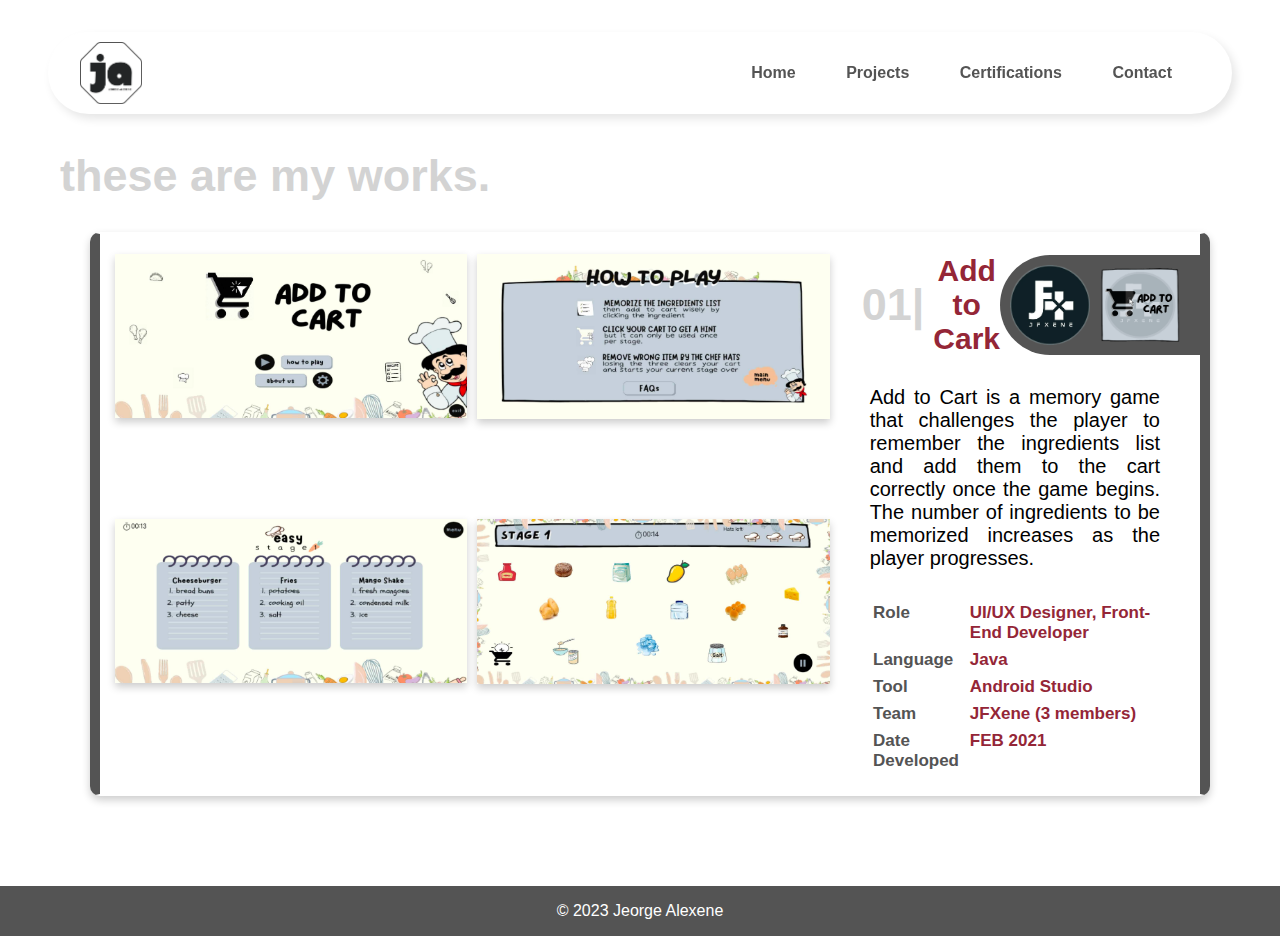
==== projects.html @ 5093e9b6 "Update styles.css" ====
<html lang="en">
<head>
    <meta charset="UTF-8">
    <meta name="viewport" content="width=device-width, initial-scale=1.0">
    <title>JEORGE ALEXENE - PORTFOLIO</title>
    <link rel="icon" href="favicon.png" type="image/png">
    <link rel="stylesheet" href="styles.css">
</head>
<body id="projects-body">
    <header>
        <nav>
            <img src="favicon.png" alt="Logo">
            <ul>
                <li><a href="index.html">Home</a></li>
                <li><a href="projects.html">Projects</a></li>
                <li><a href="#certifications">Certifications</a></li>
                <li><a href="#contact">Contact</a></li>
            </ul>
        </nav>
    </header>
    <section class="projects">
        <h1 class="heading">these are my works.</h1>

        <div class="container">
            <!-- Add to Cart -->
            <div class="project-item">
                <div class="wrapper">
                    <div class="pictures">
                        <img src="assets/p1-mainmenu.jpg" alt="Accent photo for Home Page">
                        <img src="assets/p1-htp.jpg" alt="Accent photo for Home Page">
                        <img src="assets/p1-playscreen1.jpg" alt="Accent photo for Home Page">
                        <img src="assets/p1-playscreen2.jpg" alt="Accent photo for Home Page">
                    </div>
                    <div class="details">
                        <div class="wrapper1">
                            <div class="title">
                                <h2>01|</h2>
                                <p>Add to Cark</p>
                            </div>
                            <div class="logo">
                                <img src="assets/p1-grplogo.png" alt="Accent photo for Home Page">
                                <img src="assets/p1-applogo.png" alt="Accent photo for Home Page">
                            </div>
                        </div> 
                        <div class="desc">
                            <p class="parag">Add to Cart is a memory game that challenges the player to remember the ingredients list and add them to the cart correctly once the game begins. The number of ingredients to be memorized increases as the player progresses.</p>
                            <div class="desc-grid">
                                <p class="desc1">Role</p>
                                <p class="desc2">UI/UX Designer, Front-End Developer</p>
                                <p class="desc1">Language</p>
                                <p class="desc2">Java</p>
                                <p class="desc1">Tool</p>
                                <p class="desc2">Android Studio</p>
                                <p class="desc1">Team</p>
                                <p class="desc2">JFXene (3 members)</p>
                                <p class="desc1">Date Developed</p>
                                <p class="desc2">FEB 2021</p>
                            </div>
                        </div>
                    </div>
                </div>
            </div>
        </div>
    </section>
    <footer>
        <p>&copy; 2023 Jeorge Alexene</p>
    </footer>
</body>
</html>
---- styles.css ----
/* colors */
:root {
    --medium-gray: #545454; 
    --light-gray: #d3d3d3; 
    --dark-red: #942637; 
}

/* INDEX */
body, h1, h2, p {
    margin: 0;
    padding: 0;
    font-family: 'Trebuchet MS', 'Lucida Sans Unicode', 'Lucida Grande', 'Lucida Sans', Arial, sans-serif
}

header {
    position: fixed;
    top: 0; 
    left: 0; 
    right: 0; 
    background-color: white;
    box-shadow: 4px 5px 10px rgba(0, 0, 0, 0.1);
    text-align: right;
    padding: 1em 2em;
    margin: 2em 3em;
    border-radius: 50px;
}

nav img {
    max-width: 75%;
    max-height: 75%;
    width: auto;
    height: auto;
    position: absolute;
    top: 0;
    left: 2em;
    right: 0;
    bottom: 0;
    margin: auto 0;
}

nav ul {
    list-style-type: none;
}

nav ul li {
    display: inline;
}

nav a {
    border: 2px solid transparent;
    border-radius: 50px;
    margin-right: 10px;
    text-decoration: none;
    color: var(--medium-gray);
    font-weight: bold;
    transition: border-color 0.3s ease;
    padding: .5em 1em;
}

nav a:hover {
    border-color: var(--medium-gray);
    color: var(--dark-red);
}

main {
    display: flex;
}

.home {
    flex: 2;
    background-color: #fff;
    padding: 20px;
    margin-right: 60px;
    display: flex;
    justify-content: center;
    align-items: flex-start;
    flex-direction: column;
}

#hero {
    font-size: 55px;
    font-weight: bold;
    margin-top: 2em;
    margin-bottom: .6em;
}

#name{
    margin: .3em 0;
    text-align: justify;
}

.hero-desc{
    font-size: 15px;
    color: var(--medium-gray);
    font-weight: normal;
    text-align: justify;
}

.hero-desc.long{
    padding-top: 2.5em;
}

.hero-desc.short{
    padding-top: 1.5em;
    font-weight: bold;
    font-style: italic;
}

.hero-desc.accent {
    font-weight: bold;
    font-size: 20px;
    color: var(--dark-red);
}

.button {
    border: 2px solid var(--medium-gray);
    border-radius: 50px;
    text-decoration: none;
    color: var(--dark-red);
    font-weight: bold;
    transition: background-color 0.3s ease, color 0.3s ease;
    padding: .5em 1em;
}

.button:hover{
    background-color: var(--medium-gray);
    color: white;
}

footer {
    text-align: center;
    padding: 1em 0;
    color: #fff;
    background-color: var(--medium-gray);
}

/* PROJECTS */

.projects {
    margin: 20px;
    padding: 40px;
}

.heading {
    margin-top: 2em;
    font-size: 45px;
    font-weight: bold;
    color: var(--light-gray);
    /* text-align: right; */
}

.container {
    display: flex;
    flex-direction: column;
    justify-content: space-around;
    padding: 30px;
}

.project-item {
    width: 100%;
    border: 2px solid transparent;
    border-radius: 10px; 
    box-shadow: 0px 4px 8px 0px rgba(0, 0, 0, 0.2); 
    background-color: #fff;
    text-align: center;
    border-right: 10px solid var(--medium-gray);
    border-left: 10px solid var(--medium-gray);
}

.wrapper {
    display: flex;
    padding: 20px 0;
    padding-left: 15px;
}

.pictures {
    display: grid;
    grid-template-columns: repeat(2, 1fr); 
    grid-template-rows: repeat(2, 1fr); 
    gap: 10px;
}

.pictures img {
    width: 100%;
    box-shadow: 0px 4px 8px 0px rgba(0, 0, 0, 0.2); 
}

.details {
    display: flex;
    flex-direction: column;
    justify-content: space-around;
}

.wrapper1 {
    display: flex;
    justify-content: space-between;
    align-items: center;
    margin-left: 2em;
}

.title {
    display: flex;
    justify-content: center;
    align-items: center;

}

.title h2{
    color: var(--light-gray);
    font-size: 45px;
}

.title p{
    font-weight: bold;
    color: var(--dark-red);
    font-size: 30px;
    padding-left: .3em;
}

.logo {
    display: flex;
    align-items: center;
    background-color: var(--medium-gray);
    border-top-left-radius: 50px;
    border-bottom-left-radius: 50px;
    padding: 10px;
}

.logo img{
    width: 80px;
    height: 80px;
    padding-right: 10px;
}

.desc{
    text-align: justify;
    margin: 0 2em;
    font-size: 20px;    
}

.parag{
   padding: 1.5em 0;
}

.desc-grid{
    display: grid;
    grid-template-columns: 1fr 2fr; 
    font-size: 17px;
    text-align: justify;
}

.desc-grid p {
    padding: .2em;
    font-weight: bold;
}

.desc1 {
    color: var(--medium-gray)
}

.desc2{
    text-align: left;
    color: var(--dark-red);
}
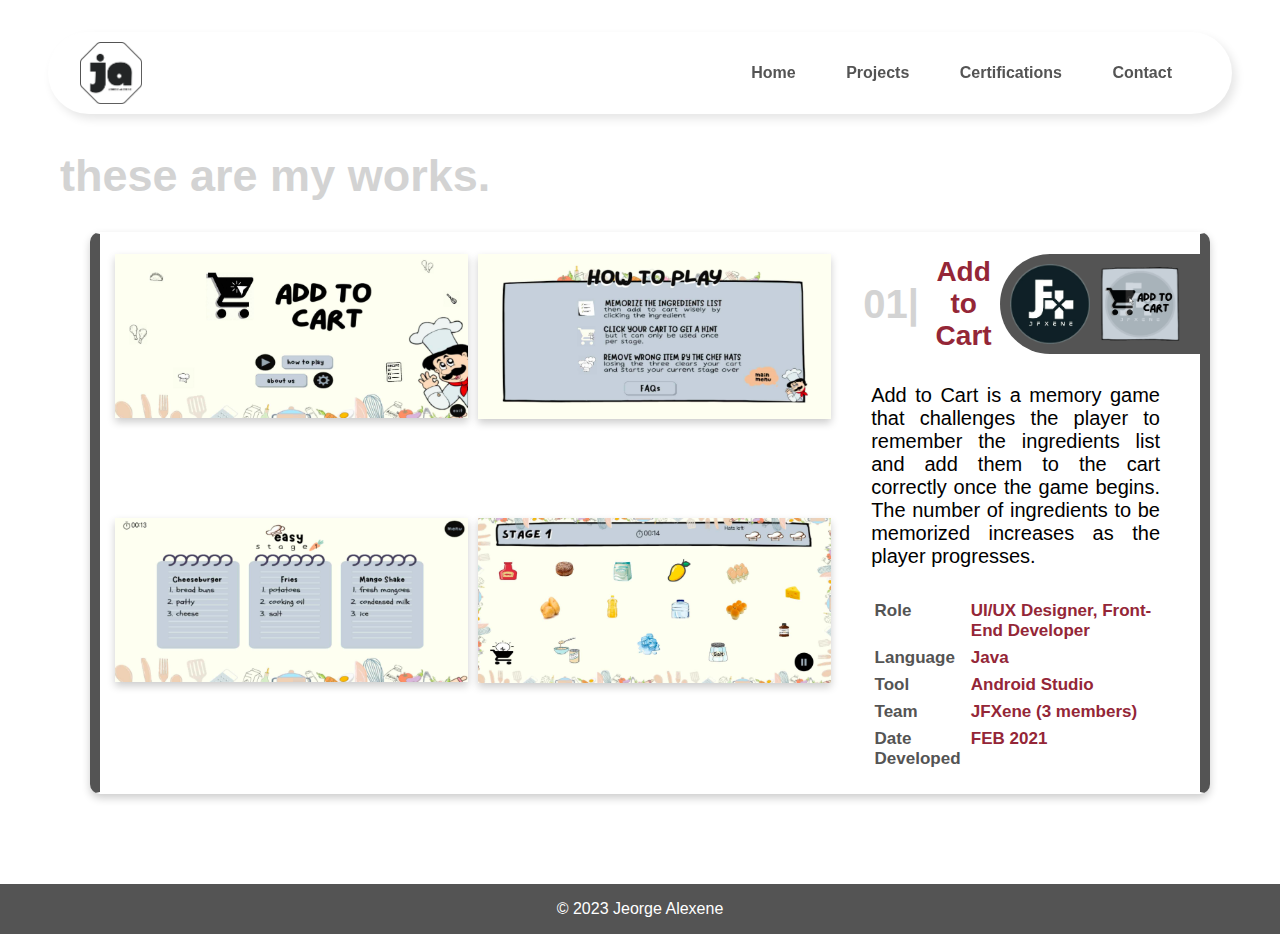
==== commit 8e6cfd0c: "Update styles.css" ====
--- a/projects.html
+++ b/projects.html
@@ -35,7 +35,7 @@
                         <div class="wrapper1">
                             <div class="title">
                                 <h2>01|</h2>
-                                <p>Add to Cark</p>
+                                <p>Add to Cart</p>
                             </div>
                             <div class="logo">
                                 <img src="assets/p1-grplogo.png" alt="Accent photo for Home Page">
--- a/styles.css
+++ b/styles.css
@@ -207,13 +207,13 @@
 
 .title h2{
     color: var(--light-gray);
-    font-size: 45px;
+    font-size: 40px;
 }
 
 .title p{
     font-weight: bold;
     color: var(--dark-red);
-    font-size: 30px;
+    font-size: 28px;
     padding-left: .3em;
 }
 
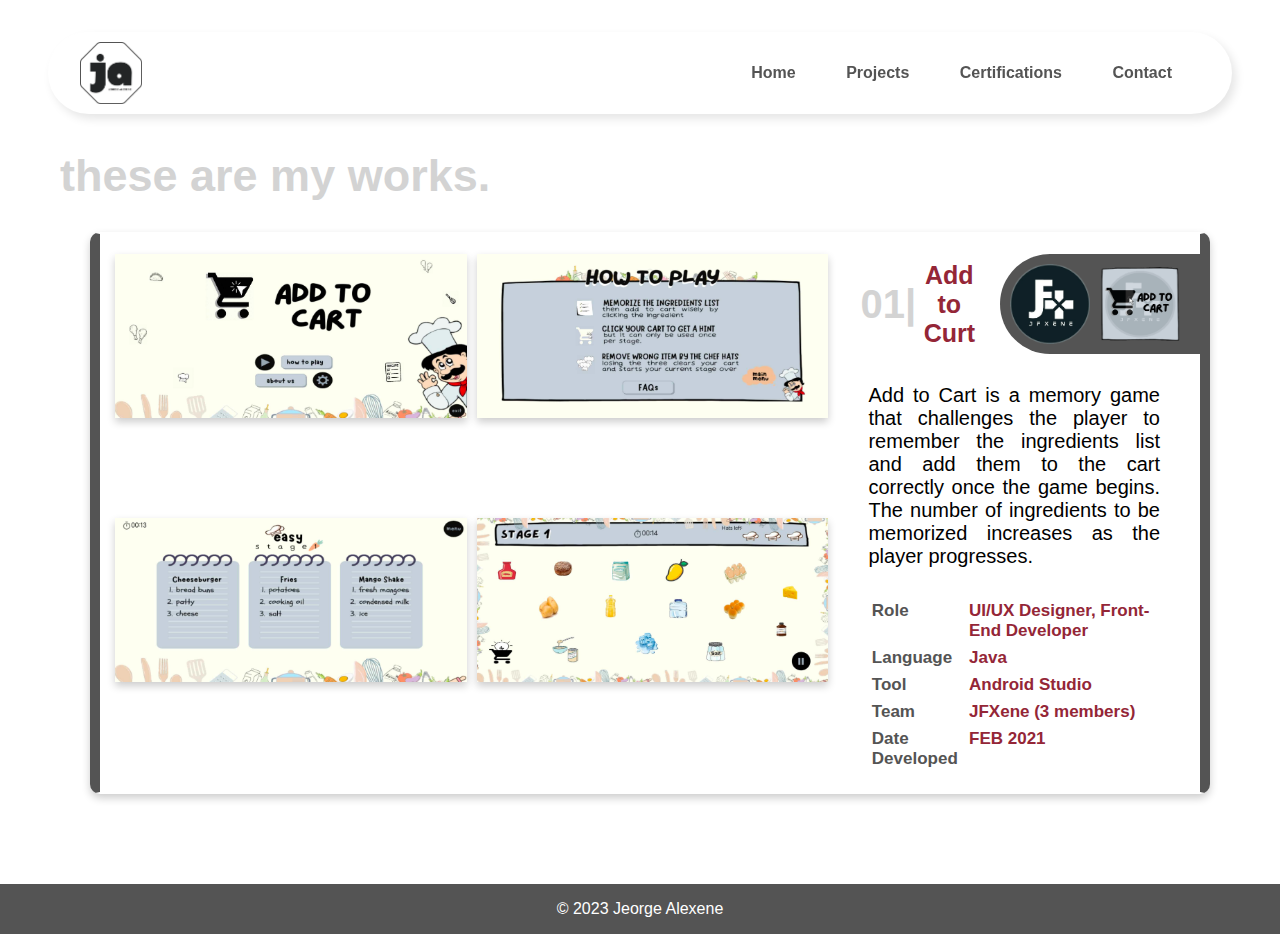
==== commit ee1d2676: "Update styles.css" ====
--- a/projects.html
+++ b/projects.html
@@ -35,7 +35,7 @@
                         <div class="wrapper1">
                             <div class="title">
                                 <h2>01|</h2>
-                                <p>Add to Cart</p>
+                                <p>Add to Curt</p>
                             </div>
                             <div class="logo">
                                 <img src="assets/p1-grplogo.png" alt="Accent photo for Home Page">
--- a/styles.css
+++ b/styles.css
@@ -202,7 +202,6 @@
     display: flex;
     justify-content: center;
     align-items: center;
-
 }
 
 .title h2{
@@ -213,7 +212,8 @@
 .title p{
     font-weight: bold;
     color: var(--dark-red);
-    font-size: 28px;
+    font-size: 25px;
+    padding-right: 1em;
     padding-left: .3em;
 }
 
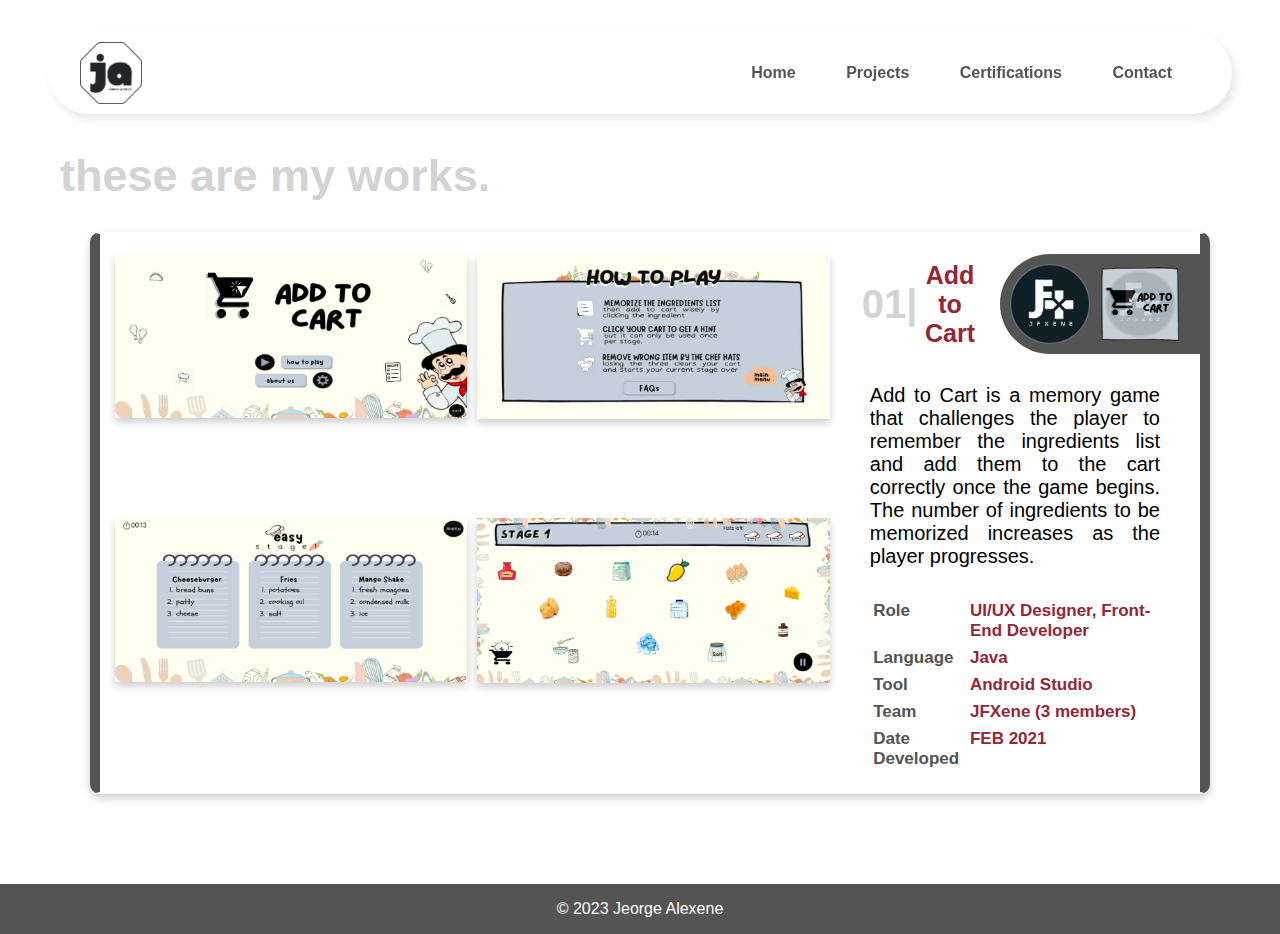
==== commit 64e5281e: "Update projects.html" ====
--- a/projects.html
+++ b/projects.html
@@ -35,7 +35,7 @@
                         <div class="wrapper1">
                             <div class="title">
                                 <h2>01|</h2>
-                                <p>Add to Curt</p>
+                                <p>Add to Cart</p>
                             </div>
                             <div class="logo">
                                 <img src="assets/p1-grplogo.png" alt="Accent photo for Home Page">
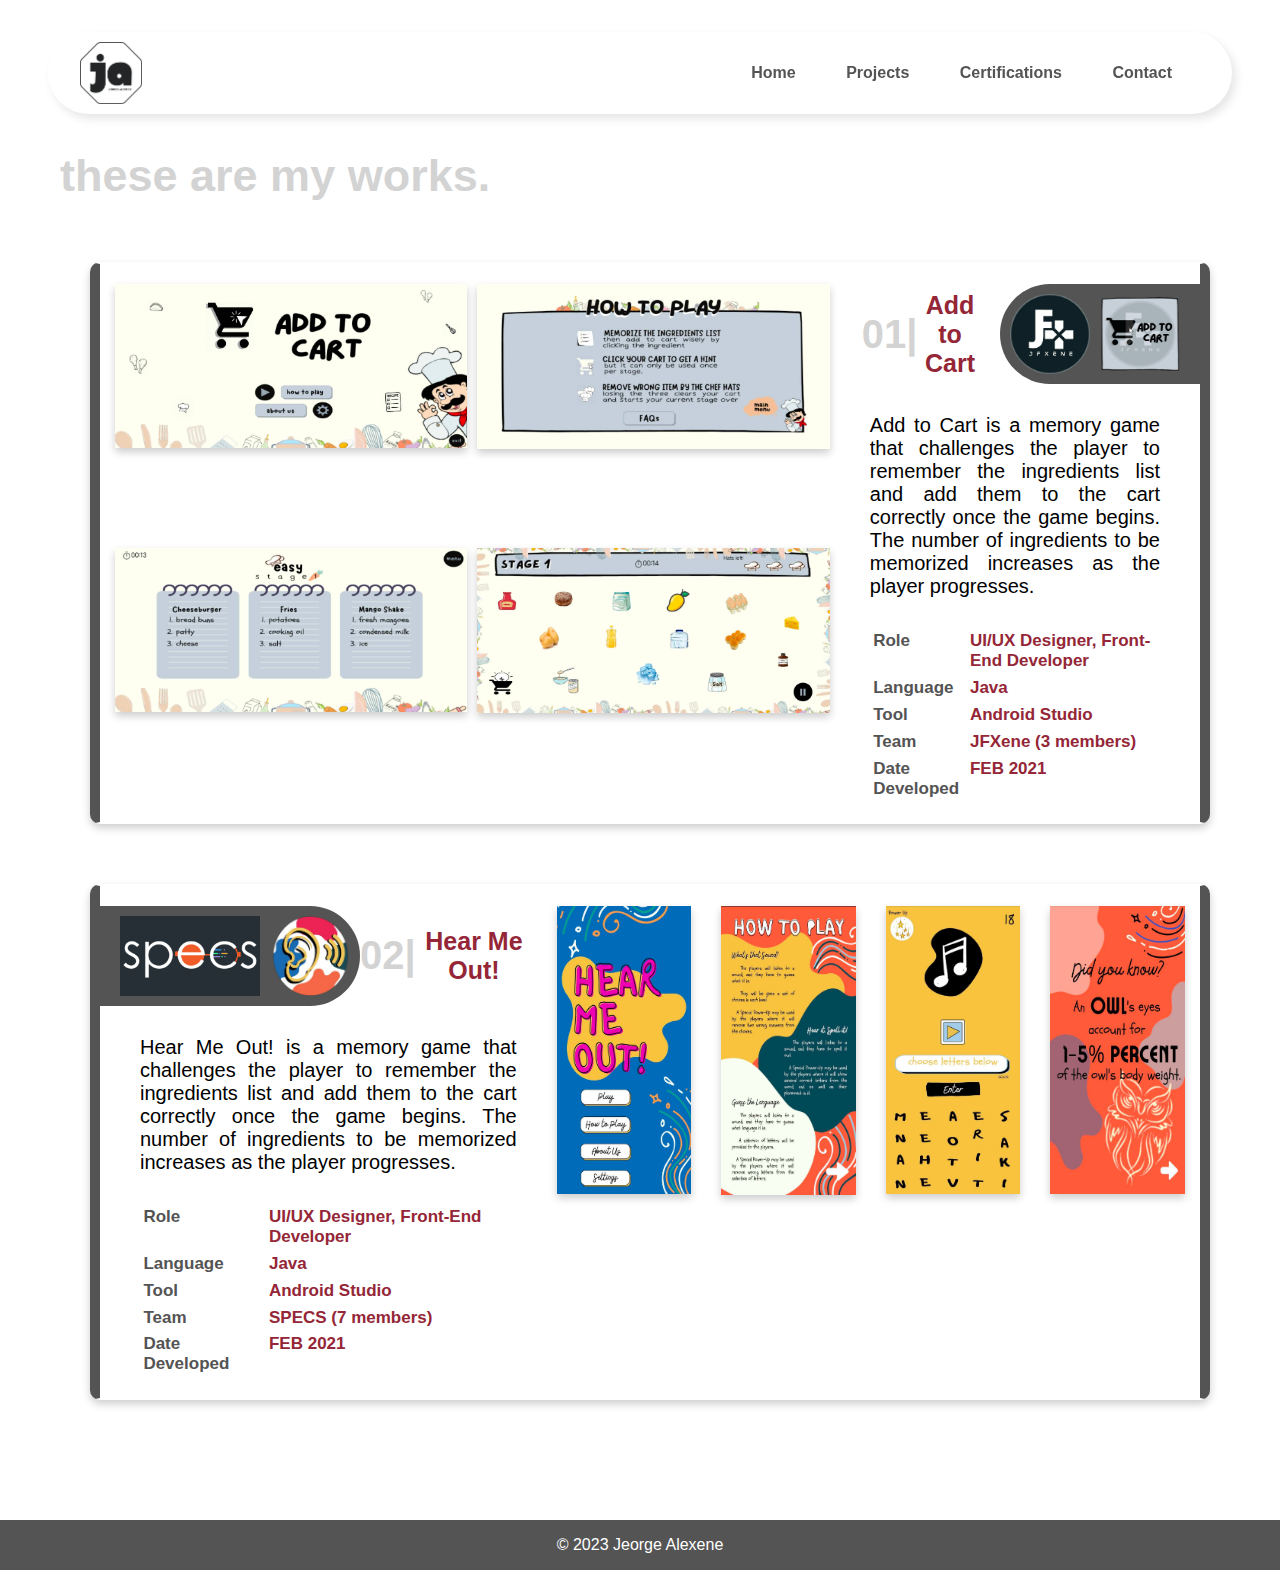
==== commit 9b192dd1: "Update projects.html" ====
--- a/projects.html
+++ b/projects.html
@@ -60,6 +60,46 @@
                     </div>
                 </div>
             </div>
+
+            <!-- Hear Me Out! -->
+            <div class="project-item">
+                <div class="wrapper ver2">
+                    <div class="details">
+                        <div class="wrapper1 ver2">
+                            <div class="logo ver2">
+                                <img id="rectangle" src="assets/p2-grplogo.png" alt="Accent photo for Home Page">
+                                <img src="assets/p2-applogo.png" alt="Accent photo for Home Page">
+                            </div>
+                            <div class="title">
+                                <h2>02|</h2>
+                                <p class="ver2">Hear Me Out!</p>
+                            </div>
+                        </div> 
+                        <div class="desc">
+                            <p class="parag">Hear Me Out! is a memory game that challenges the player to remember the ingredients list and add them to the cart correctly once the game begins. The number of ingredients to be memorized increases as the player progresses.</p>
+                            <div class="desc-grid">
+                                <p class="desc1">Role</p>
+                                <p class="desc2">UI/UX Designer, Front-End Developer</p>
+                                <p class="desc1">Language</p>
+                                <p class="desc2">Java</p>
+                                <p class="desc1">Tool</p>
+                                <p class="desc2">Android Studio</p>
+                                <p class="desc1">Team</p>
+                                <p class="desc2">SPECS (7 members)</p>
+                                <p class="desc1">Date Developed</p>
+                                <p class="desc2">FEB 2021</p>
+                            </div>
+                        </div>
+                    </div>
+                    <div class="pictures1">
+                        <img src="assets/p2-mainmenu.jpg" alt="Accent photo for Home Page">
+                        <img src="assets/p2-htp.jpg" alt="Accent photo for Home Page">
+                        <img src="assets/p2-playscreen1.jpg" alt="Accent photo for Home Page">
+                        <img src="assets/p2-playscreen2.jpg" alt="Accent photo for Home Page">
+                    </div>
+                </div>
+            </div>
+            
         </div>
     </section>
     <footer>
--- a/styles.css
+++ b/styles.css
@@ -165,12 +165,18 @@
     text-align: center;
     border-right: 10px solid var(--medium-gray);
     border-left: 10px solid var(--medium-gray);
+    margin: 30px 0;
 }
 
 .wrapper {
     display: flex;
     padding: 20px 0;
     padding-left: 15px;
+}
+
+.wrapper.ver2 {
+    padding-left: 0;
+    padding-right: 15px;
 }
 
 .pictures {
@@ -185,6 +191,17 @@
     box-shadow: 0px 4px 8px 0px rgba(0, 0, 0, 0.2); 
 }
 
+.pictures1 {
+    display: grid;
+    grid-template-columns: repeat(4, 1fr); 
+    gap: 30px;
+}
+
+.pictures1 img {
+    width: 100%;
+    box-shadow: 0px 4px 8px 0px rgba(0, 0, 0, 0.2); 
+}
+
 .details {
     display: flex;
     flex-direction: column;
@@ -198,10 +215,16 @@
     margin-left: 2em;
 }
 
+.wrapper1.ver2{
+    margin-left: 0;
+    margin-right: 2em;
+}
+
 .title {
     display: flex;
     justify-content: center;
     align-items: center;
+
 }
 
 .title h2{
@@ -215,6 +238,11 @@
     font-size: 25px;
     padding-right: 1em;
     padding-left: .3em;
+}
+
+.title p.ver2{
+    padding-left: .3em;
+    padding-right: 0;
 }
 
 .logo {
@@ -226,10 +254,29 @@
     padding: 10px;
 }
 
+.logo.ver2 {
+    border-top-right-radius: 50px;
+    border-bottom-right-radius: 50px;
+    border-top-left-radius: 0;
+    border-bottom-left-radius: 0;
+    
+}
+
 .logo img{
     width: 80px;
     height: 80px;
     padding-right: 10px;
+}
+
+.logo.ver2 img {
+    padding-right: 0;
+    padding-left: 10px;
+    
+}
+
+#rectangle {
+    width: 140px;
+
 }
 
 .desc{
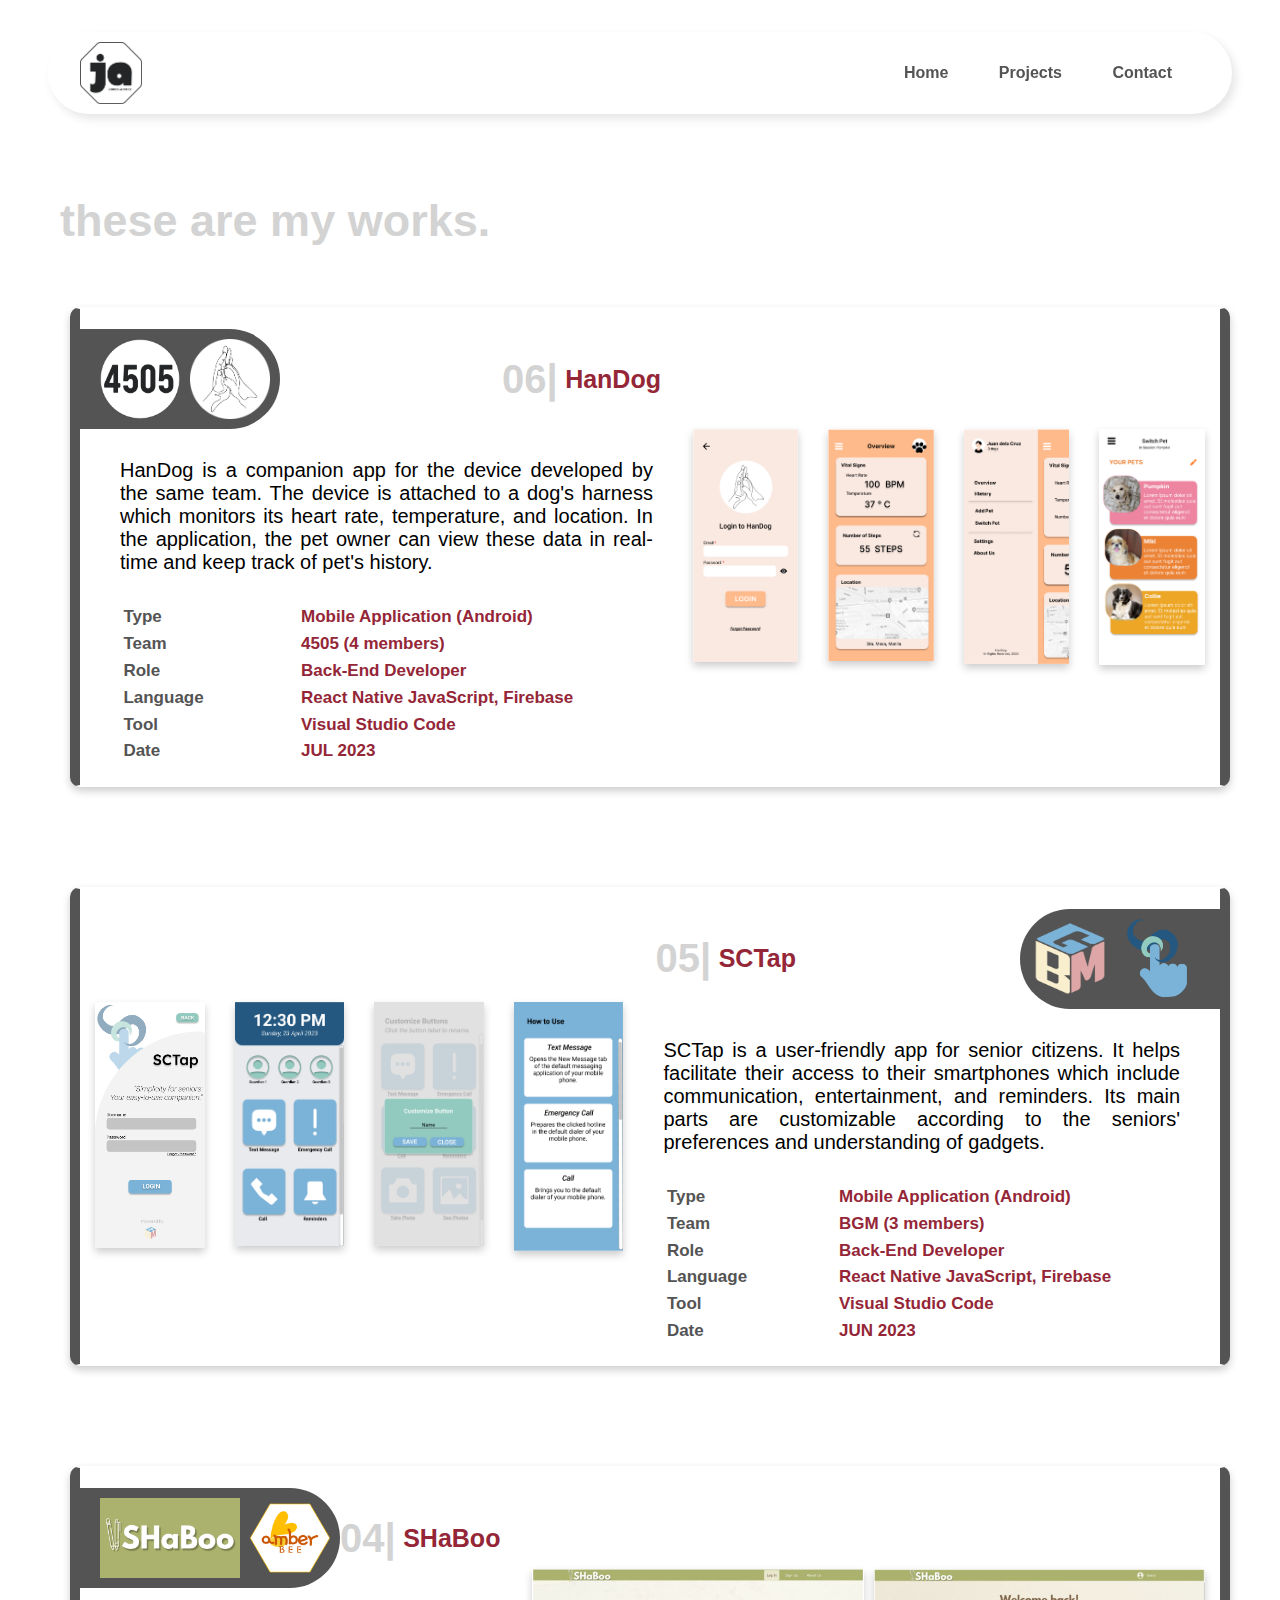
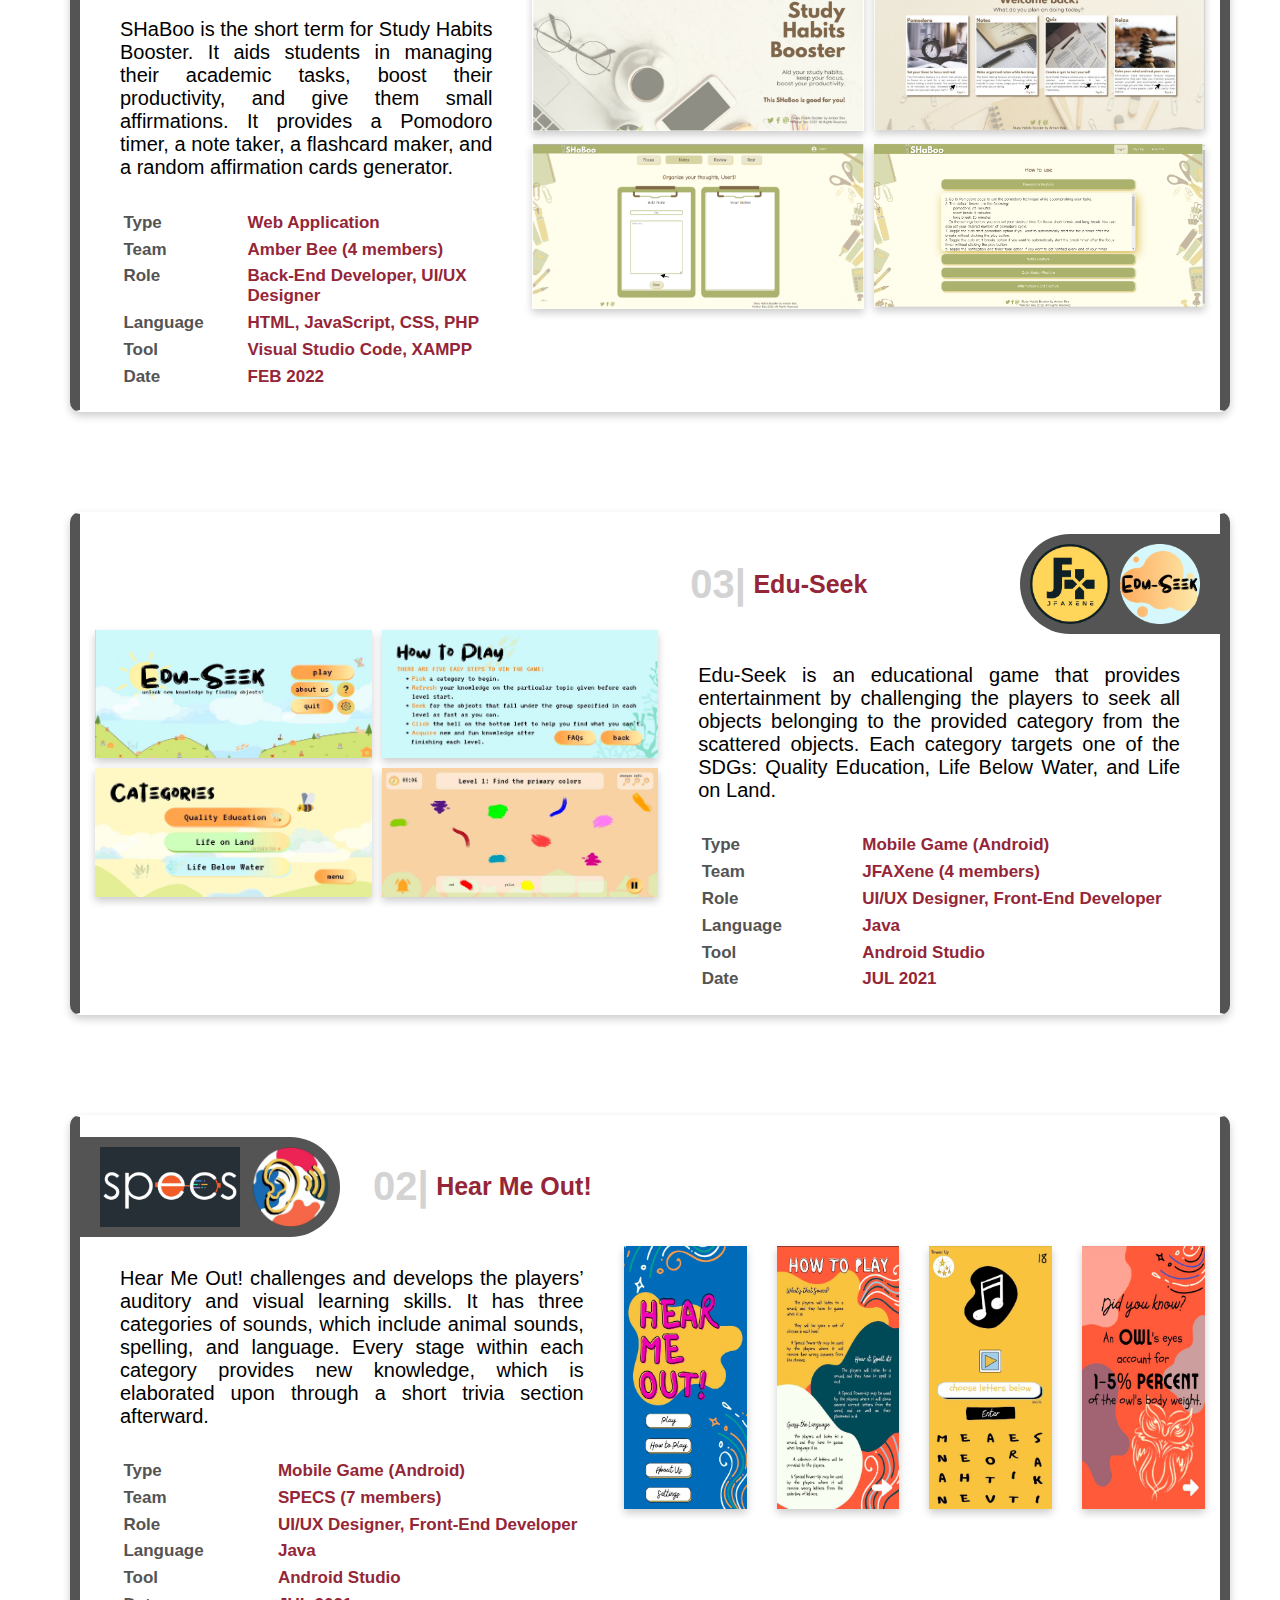
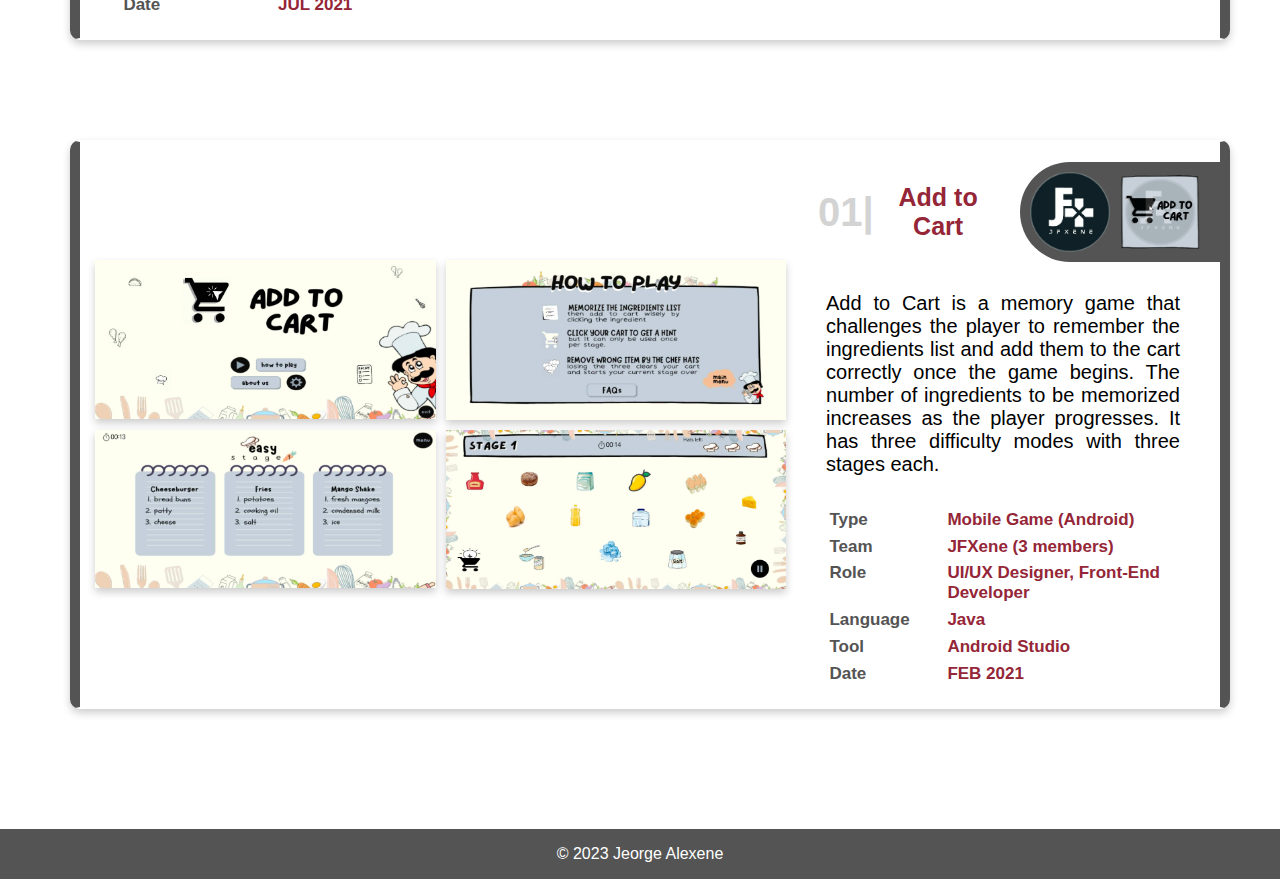
==== commit ed45a360: "Update projects.html" ====
--- a/projects.html
+++ b/projects.html
@@ -13,7 +13,6 @@
             <ul>
                 <li><a href="index.html">Home</a></li>
                 <li><a href="projects.html">Projects</a></li>
-                <li><a href="#certifications">Certifications</a></li>
                 <li><a href="#contact">Contact</a></li>
             </ul>
         </nav>
@@ -22,14 +21,221 @@
         <h1 class="heading">these are my works.</h1>
 
         <div class="container">
-            <!-- Add to Cart -->
+
+            <!-- 06: HanDog -->
+            <div class="project-item">
+                <div class="wrapper ver2">
+                    <div class="details">
+                        <div class="wrapper1 ver2">
+                            <div class="logo ver2">
+                                <img src="assets/p6-grplogo.png" alt="Screen Capture of the Application">
+                                <img src="assets/p6-applogo.png" alt="Screen Capture of the Application">
+                            </div>
+                            <div class="title">
+                                <h2>06|</h2>
+                                <p class="ver2">HanDog</p>
+                            </div>
+                        </div> 
+                        <div class="desc">
+                            <p class="parag">HanDog is a companion app for the device developed by the same team. The device is attached to a dog's harness which monitors its heart rate, temperature, and location. In the application, the pet owner can view these data in real-time and keep track of pet's history.</p>
+                            <div class="desc-grid">
+                                <p class="desc1">Type</p>
+                                <p class="desc2">Mobile Application (Android)</p>
+                                <p class="desc1">Team</p>
+                                <p class="desc2">4505 (4 members)</p>
+                                <p class="desc1">Role</p>
+                                <p class="desc2">Back-End Developer</p>
+                                <p class="desc1">Language</p>
+                                <p class="desc2">React Native JavaScript, Firebase</p>
+                                <p class="desc1">Tool</p>
+                                <p class="desc2">Visual Studio Code</p>
+                                <p class="desc1">Date</p>
+                                <p class="desc2">JUL 2023</p>
+                            </div>
+                        </div>
+                    </div>
+                    <div class="pictures1">
+                        <img src="assets/p6-login.png" alt="Screen Capture of the Application">
+                        <img src="assets/p6-mainmenu.png" alt="Screen Capture of the Application">
+                        <img src="assets/p6-navbar.png" alt="Screen Capture of the Application">
+                        <img src="assets/p6-feature.png" alt="Screen Capture of the Application">
+                    </div>
+                </div>
+            </div>
+
+              <!-- 05: SCTap -->
+              <div class="project-item">
+                <div class="wrapper">
+                    <div class="pictures1">
+                        <img src="assets/p5-login.png" alt="Screen Capture of the Application">
+                        <img src="assets/p5-mainmenu.png" alt="Screen Capture of the Application">
+                        <img src="assets/p5-feature.png" alt="Screen Capture of the Application">
+                        <img src="assets/p5-htu.png" alt="Screen Capture of the Application">
+                    </div>
+                    <div class="details">
+                        <div class="wrapper1">
+                            <div class="title">
+                                <h2>05|</h2>
+                                <p>SCTap</p>
+                            </div>
+                            <div class="logo">
+                                <img src="assets/p5-grplogo.png" alt="Screen Capture of the Application">
+                                <img src="assets/p5-applogo.png" alt="Screen Capture of the Application">
+                            </div>
+                        </div> 
+                        <div class="desc">
+                            <p class="parag">SCTap is a user-friendly app for senior citizens. It helps facilitate their access to their smartphones which include communication, entertainment, and reminders. Its main parts are customizable according to the seniors' preferences and understanding of gadgets.</p>
+                            <div class="desc-grid">
+                                <p class="desc1">Type</p>
+                                <p class="desc2">Mobile Application (Android)</p>
+                                <p class="desc1">Team</p>
+                                <p class="desc2">BGM (3 members)</p>
+                                <p class="desc1">Role</p>
+                                <p class="desc2">Back-End Developer</p>
+                                <p class="desc1">Language</p>
+                                <p class="desc2">React Native JavaScript, Firebase</p>
+                                <p class="desc1">Tool</p>
+                                <p class="desc2">Visual Studio Code</p>
+                                <p class="desc1">Date</p>
+                                <p class="desc2">JUN 2023</p>
+                            </div>
+                        </div>
+                    </div>
+                </div>
+            </div>
+
+             <!-- 04: SHaBoo -->
+             <div class="project-item">
+                <div class="wrapper ver2">
+                    <div class="details">
+                        <div class="wrapper1 ver2">
+                            <div class="logo ver2">
+                                <img id="rectangle" src="assets/p4-applogo.png" alt="Screen Capture of the Application">
+                                <img src="assets/p4-grplogo.png" alt="Screen Capture of the Application">
+                            </div>
+                            <div class="title">
+                                <h2>04|</h2>
+                                <p class="ver2">SHaBoo</p>
+                            </div>
+                        </div> 
+                        <div class="desc">
+                            <p class="parag">SHaBoo is the short term for Study Habits Booster. It aids students in managing their academic tasks, boost their productivity, and give them small affirmations. It provides a Pomodoro timer, a note taker, a flashcard maker, and a random affirmation cards generator.</p>
+                            <div class="desc-grid">
+                                <p class="desc1">Type</p>
+                                <p class="desc2">Web Application</p>
+                                <p class="desc1">Team</p>
+                                <p class="desc2">Amber Bee (4 members)</p>
+                                <p class="desc1">Role</p>
+                                <p class="desc2">Back-End Developer, UI/UX Designer</p>
+                                <p class="desc1">Language</p>
+                                <p class="desc2">HTML, JavaScript, CSS, PHP </p>
+                                <p class="desc1">Tool</p>
+                                <p class="desc2">Visual Studio Code, XAMPP</p>
+                                <p class="desc1">Date</p>
+                                <p class="desc2">FEB 2022</p>
+                            </div>
+                        </div>
+                    </div>
+                    <div class="pictures">
+                        <img src="assets/p4-login.png" alt="Screen Capture of the Application">
+                        <img src="assets/p4-mainmenu.png" alt="Screen Capture of the Application">
+                        <img src="assets/p4-feature.png" alt="Screen Capture of the Application">
+                        <img src="assets/p4-htu.png" alt="Screen Capture of the Application">
+                    </div>
+                </div>
+            </div>
+
+             <!-- 03: Edu-Seek -->
+             <div class="project-item">
+                <div class="wrapper">
+                    <div class="pictures">
+                        <img src="assets/p3-mainmenu.jpg" alt="Screen Capture of the Application">
+                        <img src="assets/p3-htp.jpg" alt="Screen Capture of the Application">
+                        <img src="assets/p3-playscreen1.jpg" alt="Screen Capture of the Application">
+                        <img src="assets/p3-playscreen2.jpg" alt="Screen Capture of the Application">
+                    </div>
+                    <div class="details">
+                        <div class="wrapper1">
+                            <div class="title">
+                                <h2>03|</h2>
+                                <p>Edu-Seek</p>
+                            </div>
+                            <div class="logo">
+                                <img src="assets/p3-grplogo.png" alt="Screen Capture of the Application">
+                                <img src="assets/p3-applogo.png" alt="Screen Capture of the Application">
+                            </div>
+                        </div> 
+                        <div class="desc">
+                            <p class="parag">Edu-Seek is an educational game that provides entertainment by challenging the players to seek all objects belonging to the provided category from the scattered objects. Each category targets one of the SDGs: Quality Education, Life Below Water, and Life on Land.</p>
+                            <div class="desc-grid">
+                                <p class="desc1">Type</p>
+                                <p class="desc2">Mobile Game (Android)</p>
+                                <p class="desc1">Team</p>
+                                <p class="desc2">JFAXene (4 members)</p>
+                                <p class="desc1">Role</p>
+                                <p class="desc2">UI/UX Designer, Front-End Developer</p>
+                                <p class="desc1">Language</p>
+                                <p class="desc2">Java</p>
+                                <p class="desc1">Tool</p>
+                                <p class="desc2">Android Studio</p>
+                                <p class="desc1">Date</p>
+                                <p class="desc2">JUL 2021</p>
+                            </div>
+                        </div>
+                    </div>
+                </div>
+            </div>
+
+            <!-- 02: Hear Me Out! -->
+            <div class="project-item">
+                <div class="wrapper ver2">
+                    <div class="details">
+                        <div class="wrapper1 ver2">
+                            <div class="logo ver2">
+                                <img id="rectangle" src="assets/p2-grplogo.png" alt="Screen Capture of the Application">
+                                <img src="assets/p2-applogo.png" alt="Screen Capture of the Application">
+                            </div>
+                            <div class="title">
+                                <h2>02|</h2>
+                                <p class="ver2">Hear Me Out!</p>
+                            </div>
+                        </div> 
+                        <div class="desc">
+                            <p class="parag">Hear Me Out! challenges and develops the players’ auditory and visual learning skills. It has three categories of sounds, which include animal sounds, spelling, and language. Every stage within each category provides new knowledge, which is elaborated upon through a short
+                                trivia section afterward.</p>
+                            <div class="desc-grid">
+                                <p class="desc1">Type</p>
+                                <p class="desc2">Mobile Game (Android)</p>
+                                <p class="desc1">Team</p>
+                                <p class="desc2">SPECS (7 members)</p>
+                                <p class="desc1">Role</p>
+                                <p class="desc2">UI/UX Designer, Front-End Developer</p>
+                                <p class="desc1">Language</p>
+                                <p class="desc2">Java</p>
+                                <p class="desc1">Tool</p>
+                                <p class="desc2">Android Studio</p>
+                                <p class="desc1">Date</p>
+                                <p class="desc2">JUL 2021</p>
+                            </div>
+                        </div>
+                    </div>
+                    <div class="pictures1">
+                        <img src="assets/p2-mainmenu.jpg" alt="Screen Capture of the Application">
+                        <img src="assets/p2-htp.jpg" alt="Screen Capture of the Application">
+                        <img src="assets/p2-playscreen1.jpg" alt="Screen Capture of the Application">
+                        <img src="assets/p2-playscreen2.jpg" alt="Screen Capture of the Application">
+                    </div>
+                </div>
+            </div>
+            
+            <!-- 01: Add to Cart -->
             <div class="project-item">
                 <div class="wrapper">
                     <div class="pictures">
-                        <img src="assets/p1-mainmenu.jpg" alt="Accent photo for Home Page">
-                        <img src="assets/p1-htp.jpg" alt="Accent photo for Home Page">
-                        <img src="assets/p1-playscreen1.jpg" alt="Accent photo for Home Page">
-                        <img src="assets/p1-playscreen2.jpg" alt="Accent photo for Home Page">
+                        <img src="assets/p1-mainmenu.jpg" alt="Screen Capture of the Application">
+                        <img src="assets/p1-htp.jpg" alt="Screen Capture of the Application">
+                        <img src="assets/p1-playscreen1.jpg" alt="Screen Capture of the Application">
+                        <img src="assets/p1-playscreen2.jpg" alt="Screen Capture of the Application">
                     </div>
                     <div class="details">
                         <div class="wrapper1">
@@ -38,22 +244,25 @@
                                 <p>Add to Cart</p>
                             </div>
                             <div class="logo">
-                                <img src="assets/p1-grplogo.png" alt="Accent photo for Home Page">
-                                <img src="assets/p1-applogo.png" alt="Accent photo for Home Page">
-                            </div>
-                        </div> 
-                        <div class="desc">
-                            <p class="parag">Add to Cart is a memory game that challenges the player to remember the ingredients list and add them to the cart correctly once the game begins. The number of ingredients to be memorized increases as the player progresses.</p>
-                            <div class="desc-grid">
+                                <img src="assets/p1-grplogo.png" alt="Screen Capture of the Application">
+                                <img src="assets/p1-applogo.png" alt="Screen Capture of the Application">
+                            </div>
+                        </div> 
+                        <div class="desc">
+                            <p class="parag">Add to Cart is a memory game that challenges the player to remember the ingredients list and add them to the cart correctly once the game begins. The number of ingredients to be memorized increases as the player progresses.
+                                It has three difficulty modes with three stages each. </p>
+                            <div class="desc-grid">
+                                <p class="desc1">Type</p>
+                                <p class="desc2">Mobile Game (Android)</p>
+                                <p class="desc1">Team</p>
+                                <p class="desc2">JFXene (3 members)</p>
                                 <p class="desc1">Role</p>
                                 <p class="desc2">UI/UX Designer, Front-End Developer</p>
                                 <p class="desc1">Language</p>
                                 <p class="desc2">Java</p>
                                 <p class="desc1">Tool</p>
                                 <p class="desc2">Android Studio</p>
-                                <p class="desc1">Team</p>
-                                <p class="desc2">JFXene (3 members)</p>
-                                <p class="desc1">Date Developed</p>
+                                <p class="desc1">Date</p>
                                 <p class="desc2">FEB 2021</p>
                             </div>
                         </div>
@@ -61,45 +270,6 @@
                 </div>
             </div>
 
-            <!-- Hear Me Out! -->
-            <div class="project-item">
-                <div class="wrapper ver2">
-                    <div class="details">
-                        <div class="wrapper1 ver2">
-                            <div class="logo ver2">
-                                <img id="rectangle" src="assets/p2-grplogo.png" alt="Accent photo for Home Page">
-                                <img src="assets/p2-applogo.png" alt="Accent photo for Home Page">
-                            </div>
-                            <div class="title">
-                                <h2>02|</h2>
-                                <p class="ver2">Hear Me Out!</p>
-                            </div>
-                        </div> 
-                        <div class="desc">
-                            <p class="parag">Hear Me Out! is a memory game that challenges the player to remember the ingredients list and add them to the cart correctly once the game begins. The number of ingredients to be memorized increases as the player progresses.</p>
-                            <div class="desc-grid">
-                                <p class="desc1">Role</p>
-                                <p class="desc2">UI/UX Designer, Front-End Developer</p>
-                                <p class="desc1">Language</p>
-                                <p class="desc2">Java</p>
-                                <p class="desc1">Tool</p>
-                                <p class="desc2">Android Studio</p>
-                                <p class="desc1">Team</p>
-                                <p class="desc2">SPECS (7 members)</p>
-                                <p class="desc1">Date Developed</p>
-                                <p class="desc2">FEB 2021</p>
-                            </div>
-                        </div>
-                    </div>
-                    <div class="pictures1">
-                        <img src="assets/p2-mainmenu.jpg" alt="Accent photo for Home Page">
-                        <img src="assets/p2-htp.jpg" alt="Accent photo for Home Page">
-                        <img src="assets/p2-playscreen1.jpg" alt="Accent photo for Home Page">
-                        <img src="assets/p2-playscreen2.jpg" alt="Accent photo for Home Page">
-                    </div>
-                </div>
-            </div>
-            
         </div>
     </section>
     <footer>
--- a/styles.css
+++ b/styles.css
@@ -135,25 +135,23 @@
 }
 
 /* PROJECTS */
-
 .projects {
     margin: 20px;
     padding: 40px;
 }
 
 .heading {
-    margin-top: 2em;
+    margin-top: 3em;
     font-size: 45px;
     font-weight: bold;
     color: var(--light-gray);
-    /* text-align: right; */
 }
 
 .container {
     display: flex;
     flex-direction: column;
     justify-content: space-around;
-    padding: 30px;
+    padding: 10px;
 }
 
 .project-item {
@@ -165,13 +163,15 @@
     text-align: center;
     border-right: 10px solid var(--medium-gray);
     border-left: 10px solid var(--medium-gray);
-    margin: 30px 0;
+    margin: 50px 0;
 }
 
 .wrapper {
     display: flex;
     padding: 20px 0;
     padding-left: 15px;
+    justify-content: center;
+    align-items: center;
 }
 
 .wrapper.ver2 {
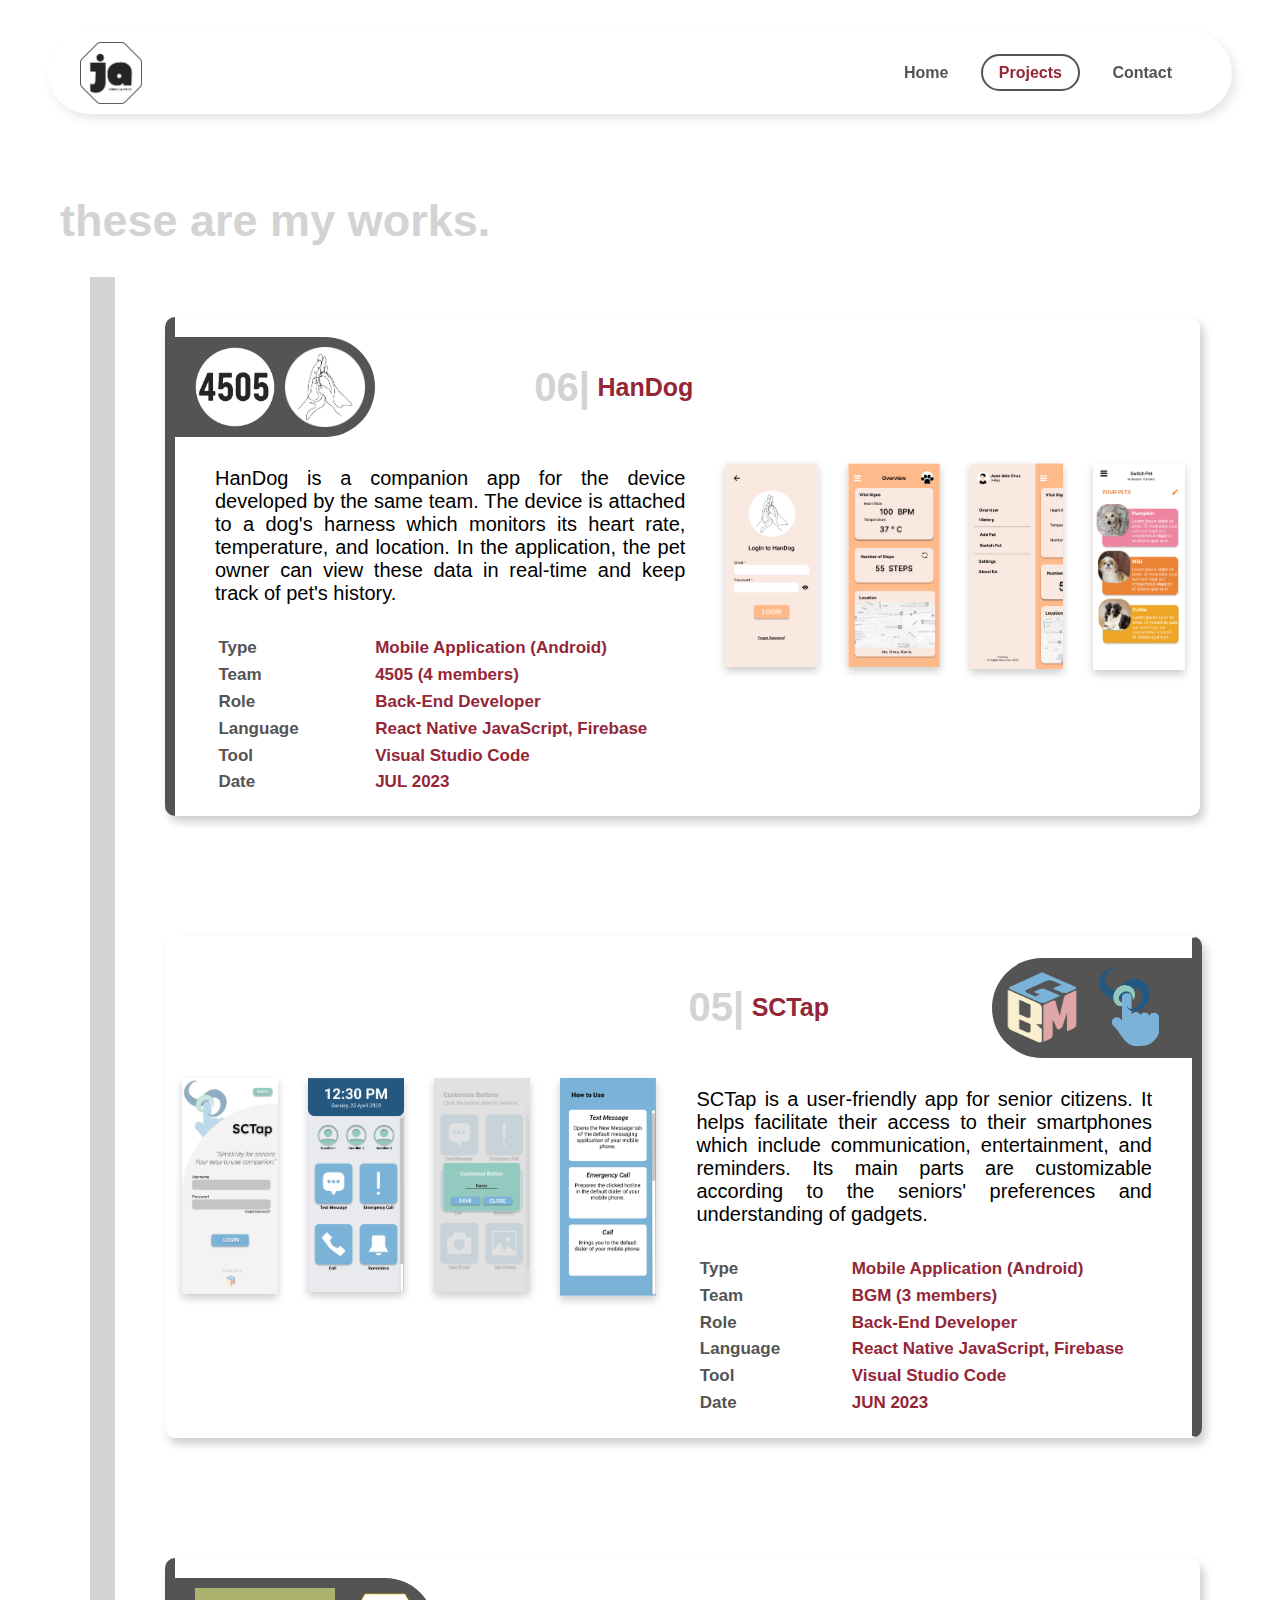
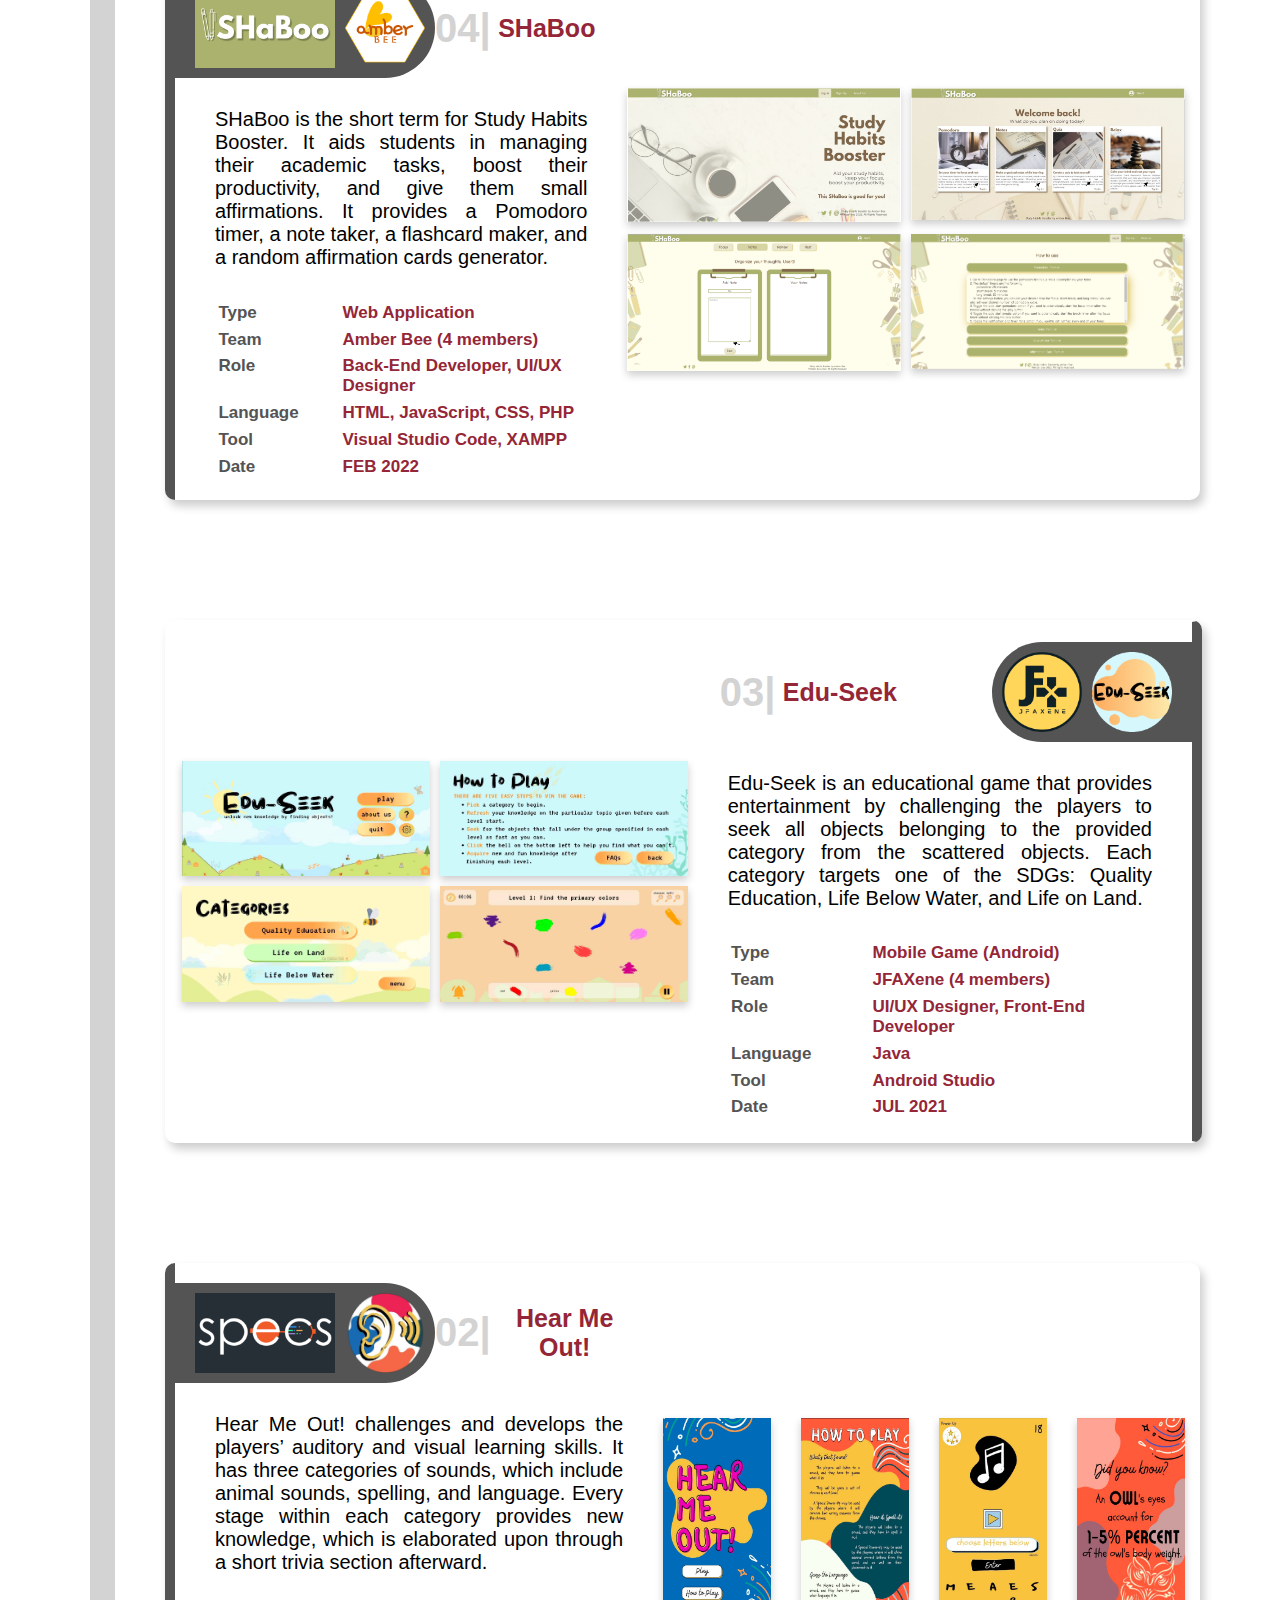
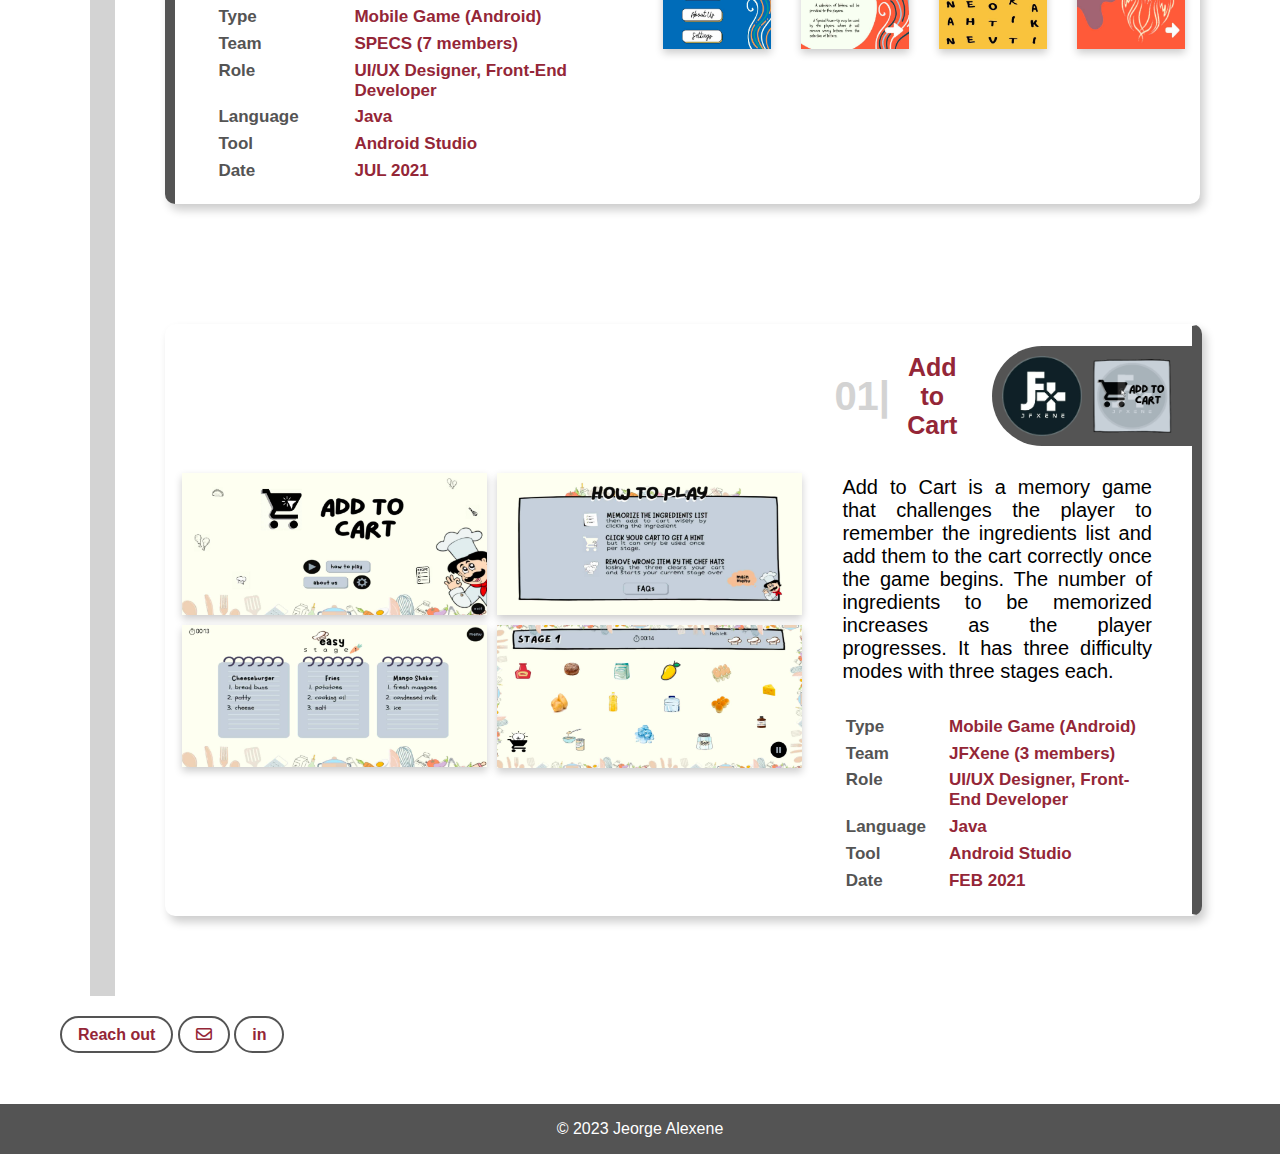
==== commit 7d4de534: "contact.html" ====
--- a/projects.html
+++ b/projects.html
@@ -5,6 +5,8 @@
     <title>JEORGE ALEXENE - PORTFOLIO</title>
     <link rel="icon" href="favicon.png" type="image/png">
     <link rel="stylesheet" href="styles.css">
+    <link rel="stylesheet" href="https://cdnjs.cloudflare.com/ajax/libs/font-awesome/6.0.0-beta3/css/all.min.css">
+
 </head>
 <body id="projects-body">
     <header>
@@ -12,18 +14,18 @@
             <img src="favicon.png" alt="Logo">
             <ul>
                 <li><a href="index.html">Home</a></li>
-                <li><a href="projects.html">Projects</a></li>
-                <li><a href="#contact">Contact</a></li>
+                <li class="current"><a href="projects.html">Projects</a></li>
+                <li><a href="contact.html">Contact</a></li>
             </ul>
         </nav>
     </header>
-    <section class="projects">
+    <section class="main">
         <h1 class="heading">these are my works.</h1>
 
         <div class="container">
 
             <!-- 06: HanDog -->
-            <div class="project-item">
+            <div class="project-item ver2">
                 <div class="wrapper ver2">
                     <div class="details">
                         <div class="wrapper1 ver2">
@@ -105,7 +107,7 @@
             </div>
 
              <!-- 04: SHaBoo -->
-             <div class="project-item">
+             <div class="project-item ver2">
                 <div class="wrapper ver2">
                     <div class="details">
                         <div class="wrapper1 ver2">
@@ -187,7 +189,7 @@
             </div>
 
             <!-- 02: Hear Me Out! -->
-            <div class="project-item">
+            <div class="project-item ver2">
                 <div class="wrapper ver2">
                     <div class="details">
                         <div class="wrapper1 ver2">
@@ -271,6 +273,10 @@
             </div>
 
         </div>
+        <a class="button" href="contact.html">Reach out</a>
+        <a class="button" href="mailto:jeorgealexene@gmail.com"><i class="fa-regular fa-envelope"></i></a>
+        <a class="button" href="https://www.linkedin.com/in/jeorge-alexene-b06870219">in</a>
+
     </section>
     <footer>
         <p>&copy; 2023 Jeorge Alexene</p>
--- a/styles.css
+++ b/styles.css
@@ -5,7 +5,6 @@
     --dark-red: #942637; 
 }
 
-/* INDEX */
 body, h1, h2, p {
     margin: 0;
     padding: 0;
@@ -13,6 +12,15 @@
 }
 
 header {
+    background-color: white;
+    padding-top: 75px;
+    position: fixed;
+    top: 0; 
+    left: 0; 
+    right: 0; 
+}
+
+nav {
     position: fixed;
     top: 0; 
     left: 0; 
@@ -53,63 +61,70 @@
     text-decoration: none;
     color: var(--medium-gray);
     font-weight: bold;
-    transition: border-color 0.3s ease;
+    transition: background-color 0.3s ease, color 0.3s ease;
     padding: .5em 1em;
 }
 
-nav a:hover {
+nav a:hover, nav li.current a:hover {
+    background-color: var(--medium-gray);
+    color: white;
+}
+
+nav li.current a {
     border-color: var(--medium-gray);
     color: var(--dark-red);
 }
 
-main {
-    display: flex;
-}
-
-.home {
-    flex: 2;
-    background-color: #fff;
-    padding: 20px;
-    margin-right: 60px;
-    display: flex;
-    justify-content: center;
-    align-items: flex-start;
-    flex-direction: column;
-}
-
+.main {
+    margin: 20px;
+    padding: 40px;
+}
+
+.heading {
+    margin-top: 3em;
+    font-size: 45px;
+    font-weight: bold;
+    color: var(--light-gray);
+    width: fit-content
+}
+
+.heading:hover {
+    color: var(--dark-red);
+}
+
+/* INDEX */
 #hero {
-    font-size: 55px;
-    font-weight: bold;
-    margin-top: 2em;
-    margin-bottom: .6em;
+    font-size: 85px;
+    font-weight: bold;
+    margin: 30px;
+    border-left: 25px solid var(--light-gray);
+    padding-right: 5em;
+    padding-left: 50px;
 }
 
 #name{
-    margin: .3em 0;
     text-align: justify;
-}
-
+    margin-bottom: .2em;
+}
+
+.hero-desc.accent {
+    font-weight: bold;
+    color: var(--dark-red);
+    font-size: 31px;
+    margin-bottom: 2.5em;
+
+}
 .hero-desc{
-    font-size: 15px;
+    font-size: 18px;
     color: var(--medium-gray);
     font-weight: normal;
-    text-align: justify;
-}
-
-.hero-desc.long{
-    padding-top: 2.5em;
+    text-align: left;
 }
 
 .hero-desc.short{
     padding-top: 1.5em;
     font-weight: bold;
     font-style: italic;
-}
-
-.hero-desc.accent {
-    font-weight: bold;
-    font-size: 20px;
-    color: var(--dark-red);
 }
 
 .button {
@@ -135,35 +150,29 @@
 }
 
 /* PROJECTS */
-.projects {
-    margin: 20px;
-    padding: 40px;
-}
-
-.heading {
-    margin-top: 3em;
-    font-size: 45px;
-    font-weight: bold;
-    color: var(--light-gray);
-}
 
 .container {
     display: flex;
     flex-direction: column;
-    justify-content: space-around;
-    padding: 10px;
+    border-left: 25px solid var(--light-gray);
+    padding-left: 50px;
+    margin: 30px;
 }
 
 .project-item {
     width: 100%;
     border: 2px solid transparent;
     border-radius: 10px; 
-    box-shadow: 0px 4px 8px 0px rgba(0, 0, 0, 0.2); 
+    box-shadow: 4px 6px 10px 0px rgba(0, 0, 0, 0.2); 
     background-color: #fff;
     text-align: center;
     border-right: 10px solid var(--medium-gray);
+    margin-bottom: 80px;
+    margin-top: 40px;
+}
+.project-item.ver2 {
+    border: 0;
     border-left: 10px solid var(--medium-gray);
-    margin: 50px 0;
 }
 
 .wrapper {
@@ -310,8 +319,33 @@
     color: var(--dark-red);
 }
 
-
-
-
-
-
+.contacts{
+    font-weight: bold;
+    margin: 30px;
+    border-left: 25px solid var(--light-gray);
+    padding: 1.5em 0;
+    padding-right: 5em;
+    padding-left: 50px;
+
+}
+
+.contact-item {
+    display: flex;
+    justify-content: flex-start;
+    align-items: center;
+    font-size: 45px;
+    margin-bottom: .5em;
+    text-decoration: none;
+    color: black;
+}
+
+.contact-item img {
+    width: 80px;
+    padding-right: 20px;
+}
+
+
+
+
+
+
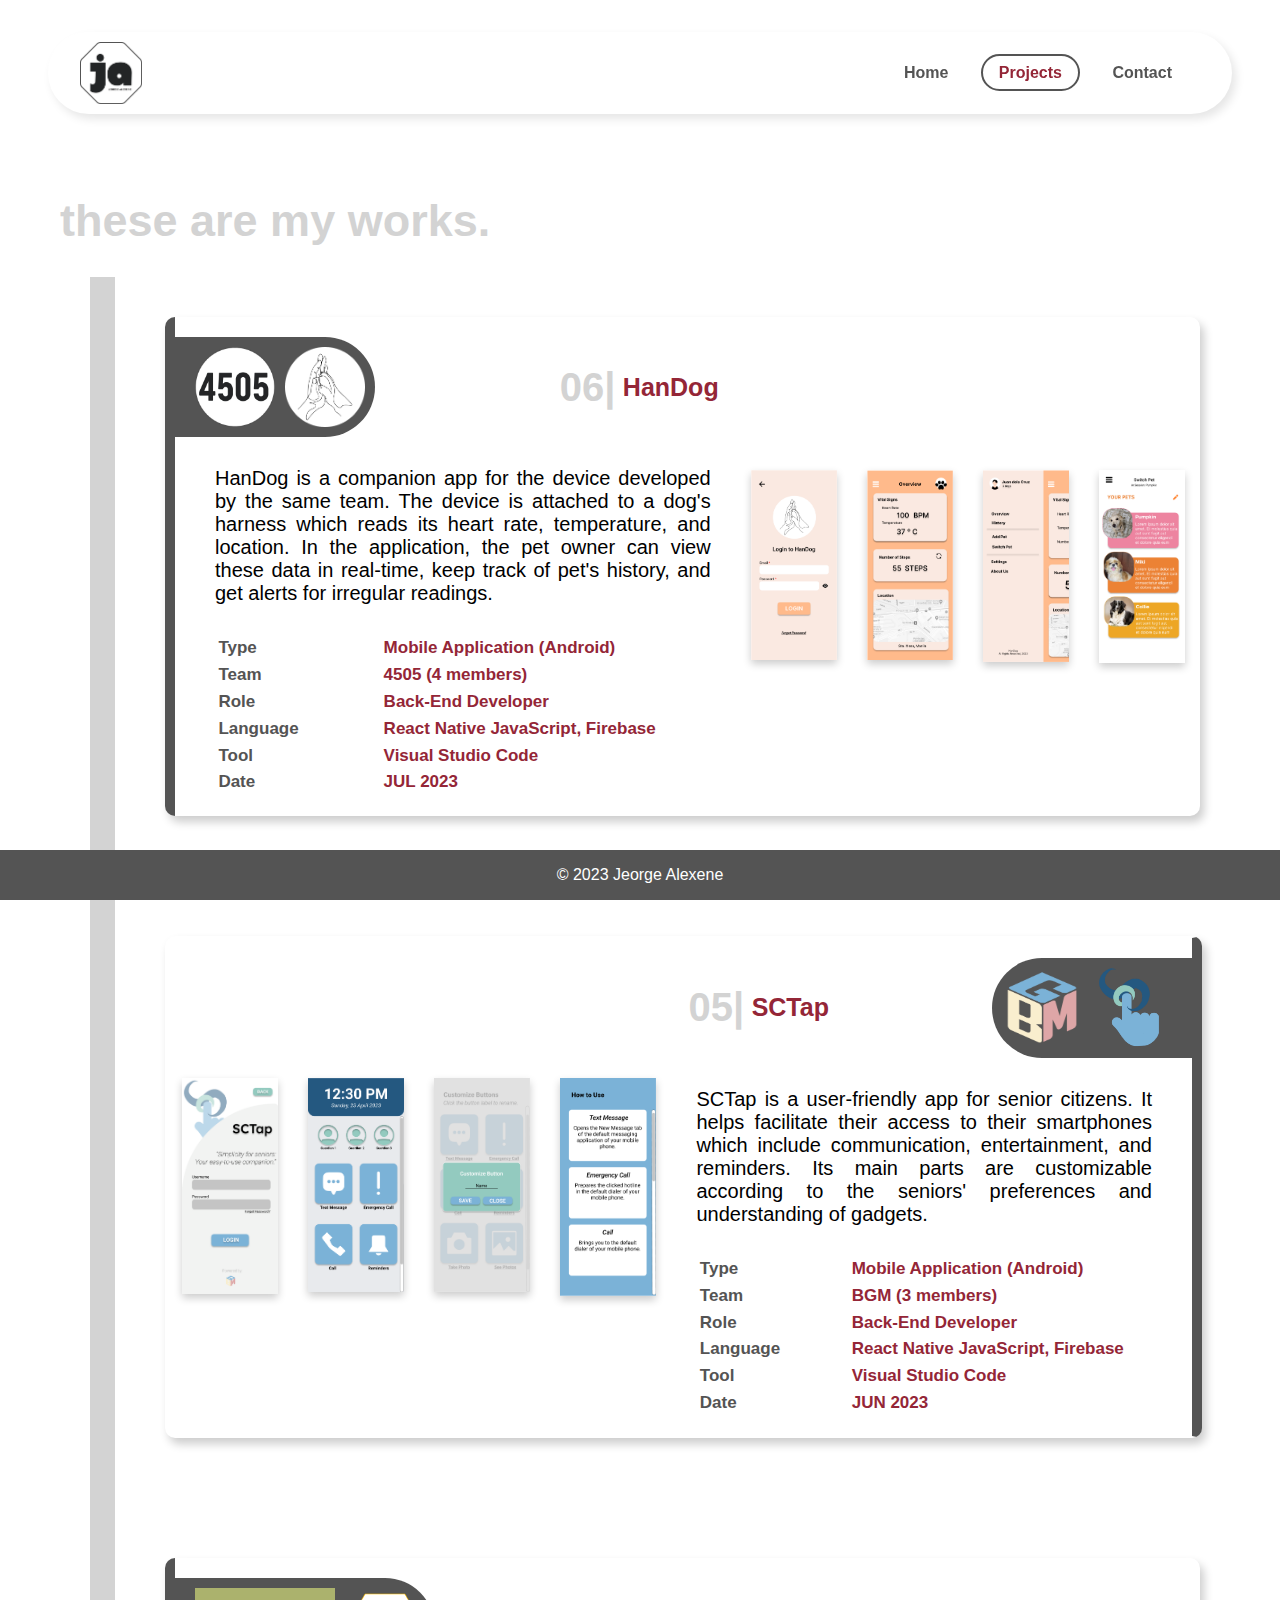
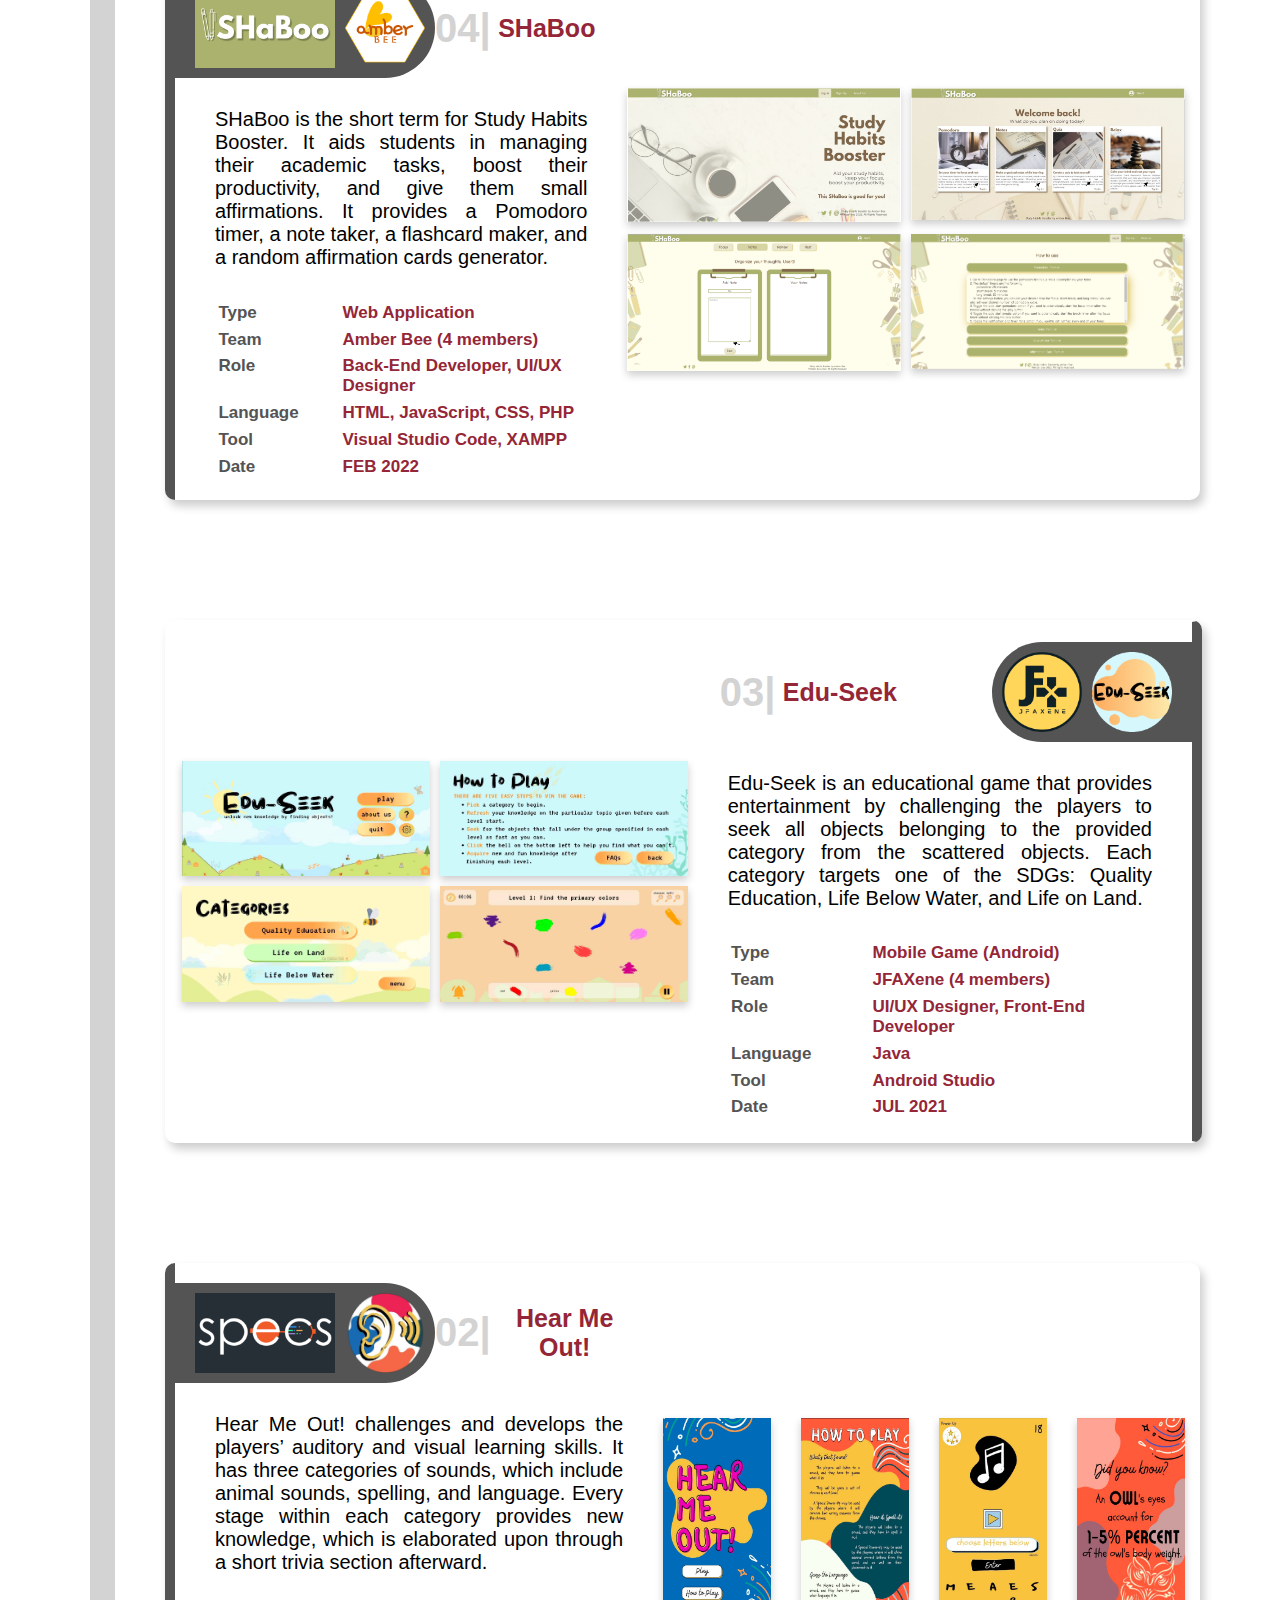
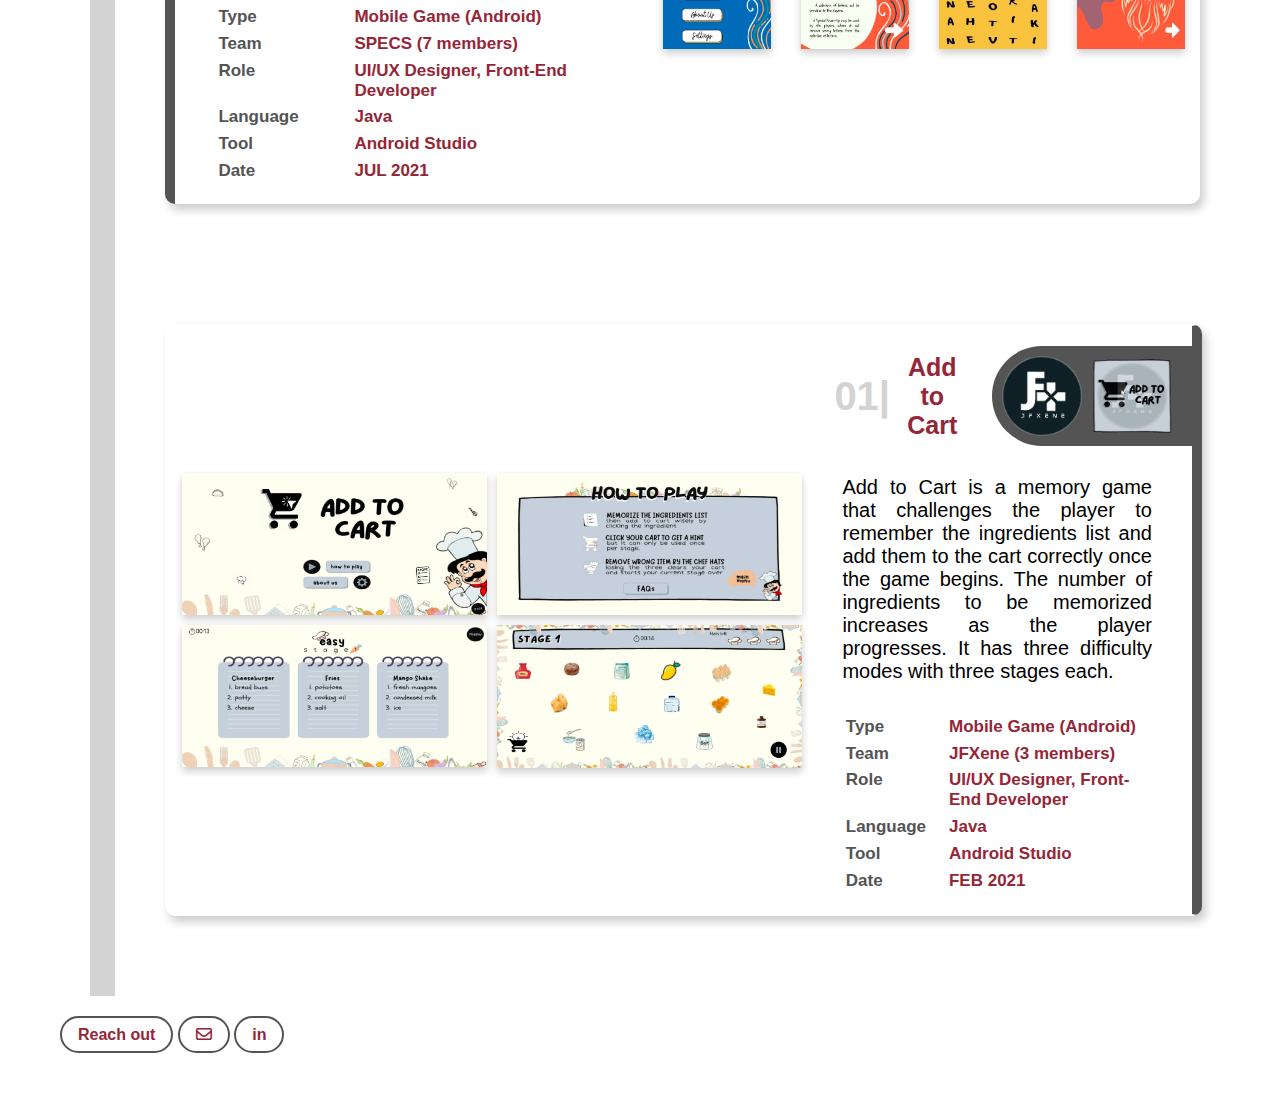
==== commit 8c193a76: "Update styles.css" ====
--- a/projects.html
+++ b/projects.html
@@ -39,7 +39,7 @@
                             </div>
                         </div> 
                         <div class="desc">
-                            <p class="parag">HanDog is a companion app for the device developed by the same team. The device is attached to a dog's harness which monitors its heart rate, temperature, and location. In the application, the pet owner can view these data in real-time and keep track of pet's history.</p>
+                            <p class="parag">HanDog is a companion app for the device developed by the same team. The device is attached to a dog's harness which reads its heart rate, temperature, and location. In the application, the pet owner can view these data in real-time, keep track of pet's history, and get alerts for irregular readings.</p>
                             <div class="desc-grid">
                                 <p class="desc1">Type</p>
                                 <p class="desc2">Mobile Application (Android)</p>
--- a/styles.css
+++ b/styles.css
@@ -92,9 +92,20 @@
     color: var(--dark-red);
 }
 
+footer {
+    text-align: center;
+    padding: 1em 0;
+    color: #fff;
+    background-color: var(--medium-gray);
+    position: fixed;
+    bottom: 0; 
+    left: 0; 
+    right: 0; 
+}
+
 /* INDEX */
 #hero {
-    font-size: 85px;
+    font-size: 75px;
     font-weight: bold;
     margin: 30px;
     border-left: 25px solid var(--light-gray);
@@ -140,13 +151,6 @@
 .button:hover{
     background-color: var(--medium-gray);
     color: white;
-}
-
-footer {
-    text-align: center;
-    padding: 1em 0;
-    color: #fff;
-    background-color: var(--medium-gray);
 }
 
 /* PROJECTS */
